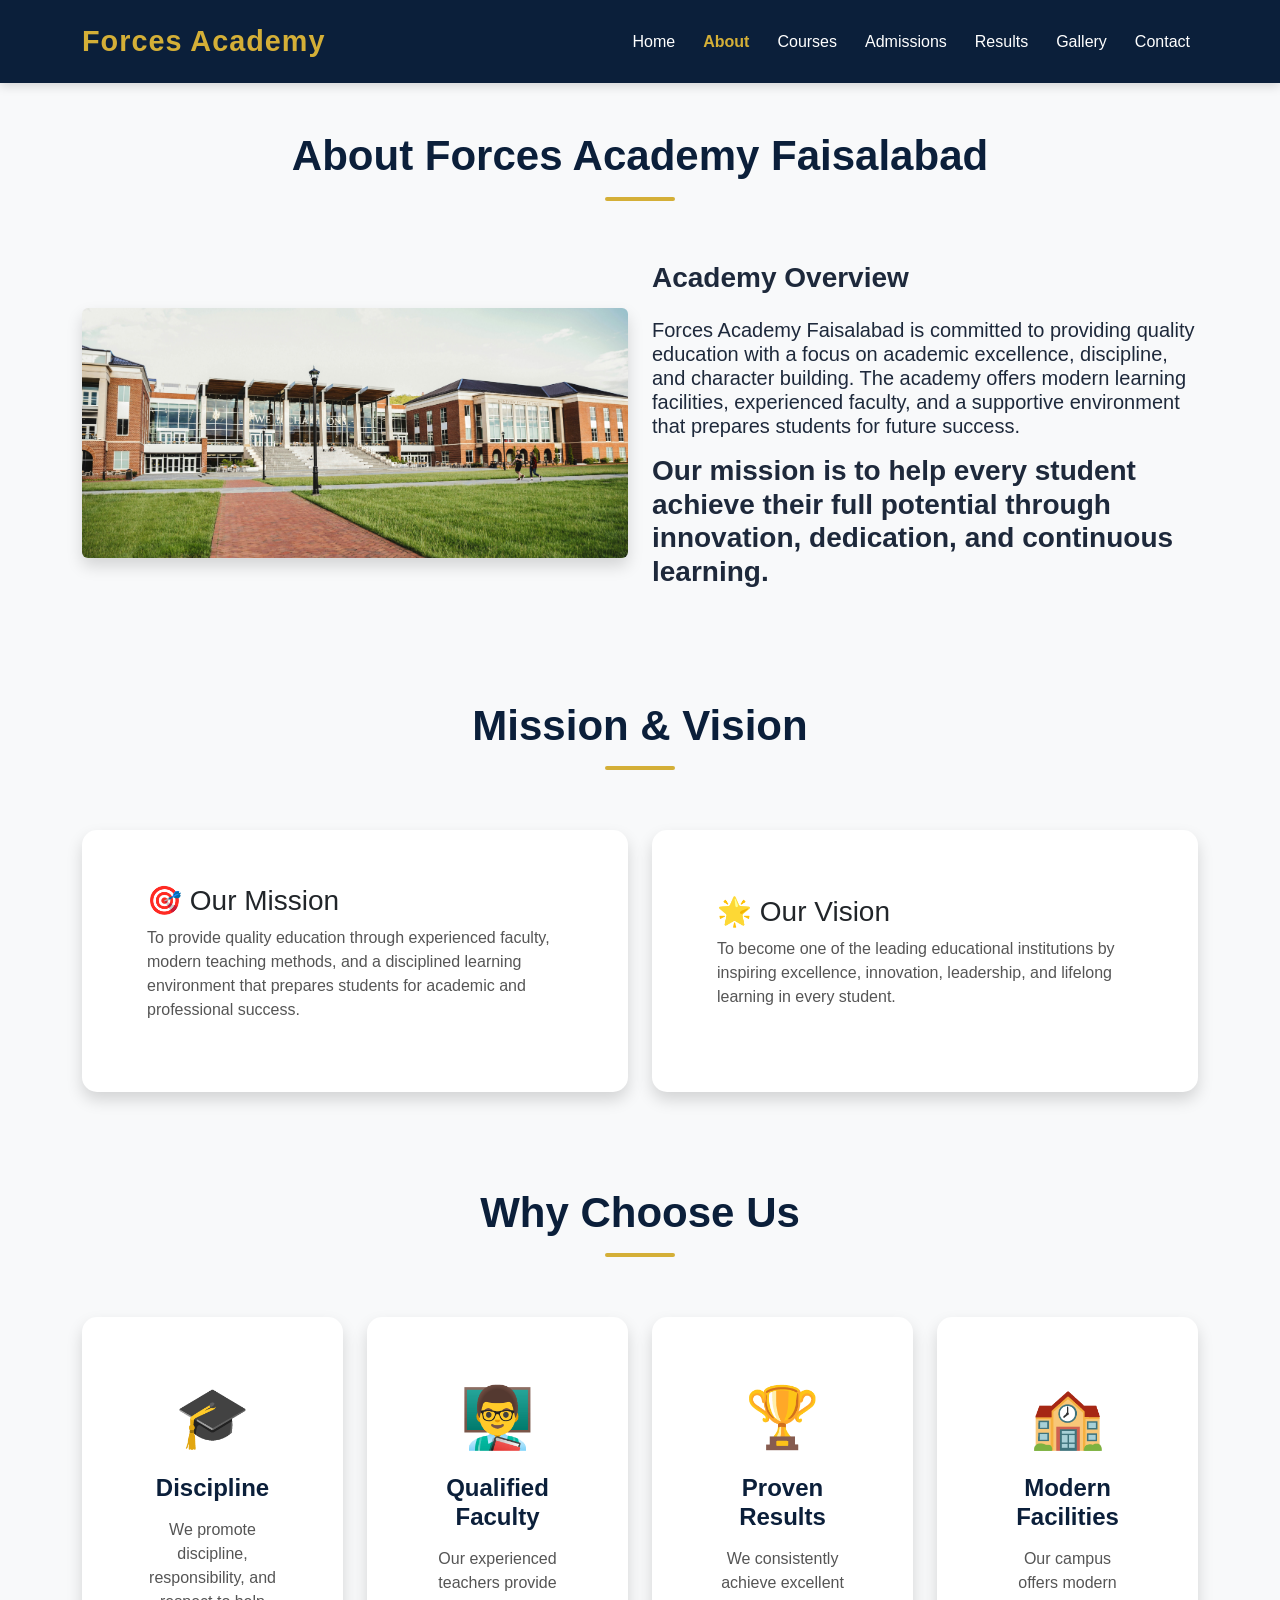
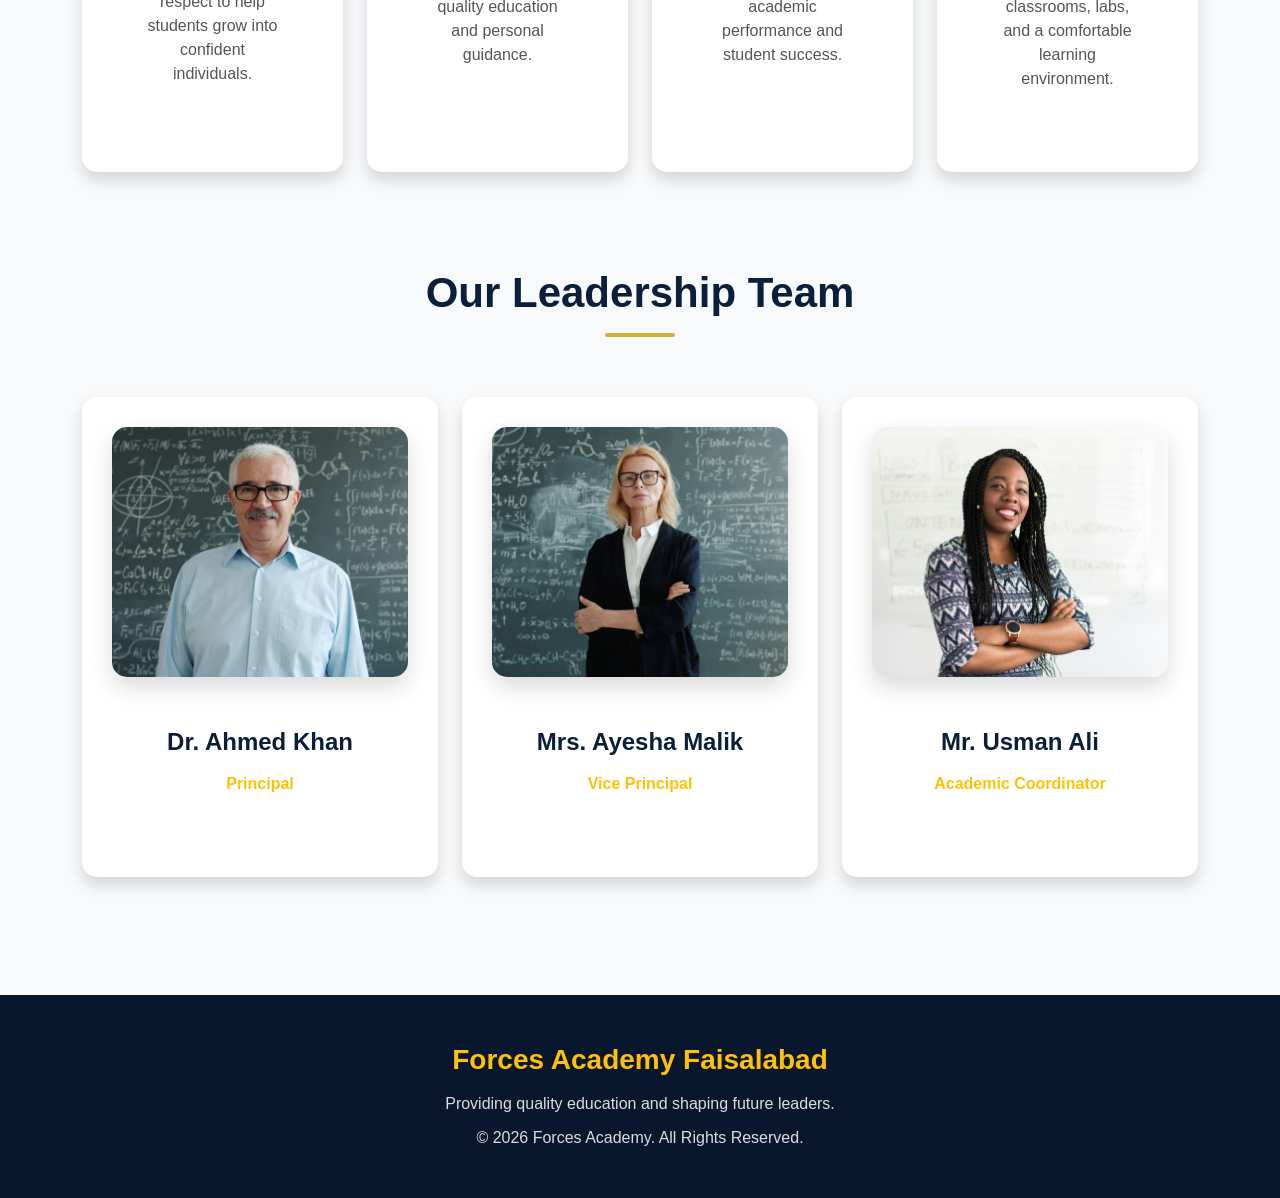
==== about.html @ bfdad347 "Completed About page and improved UI" ====
<!DOCTYPE html>
<html lang="en">

<head>
    <meta charset="UTF-8">
    <meta name="viewport" content="width=device-width, initial-scale=1.0">

    <title>About - Forces Academy Faisalabad</title>

    <link href="https://cdn.jsdelivr.net/npm/bootstrap@5.3.7/dist/css/bootstrap.min.css" rel="stylesheet">
    <link rel="stylesheet" href="css/style.css">
</head>

<body>
    <nav class="navbar navbar-expand-lg navbar-dark bg-primary">
    <div class="container">

        <a class="navbar-brand" href="index.html">
            Forces Academy
        </a>

        <button
            class="navbar-toggler"
            type="button"
            data-bs-toggle="collapse"
            data-bs-target="#navbar">

            <span class="navbar-toggler-icon"></span>

        </button>

        <div class="collapse navbar-collapse" id="navbar">

            <ul class="navbar-nav ms-auto">

                <li class="nav-item">
                    <a class="nav-link" href="index.html">Home</a>
                </li>

                <li class="nav-item">
                    <a class="nav-link active" href="about.html">About</a>
                </li>

                <li class="nav-item">
                    <a class="nav-link" href="courses.html">Courses</a>
                </li>

                <li class="nav-item">
                    <a class="nav-link" href="admissions.html">Admissions</a>
                </li>

                <li class="nav-item">
                    <a class="nav-link" href="results.html">Results</a>
                </li>

                <li class="nav-item">
                    <a class="nav-link" href="gallery.html">Gallery</a>
                </li>

                <li class="nav-item">
                    <a class="nav-link" href="contact.html">Contact</a>
                </li>

            </ul>

        </div>

    </div>
</nav>
<section class="py-5">

    <div class="container">

        <h1 class="text-center section-title">
            About Forces Academy Faisalabad
        </h1>

        <div class="row align-items-center">

            <div class="col-lg-6">

                <img src="images/about.jpg"
                     class="img-fluid rounded shadow"
                     alt="Forces Academy">

            </div>

            <div class="col-lg-6">

                <h3 class="fw-bold mb-4">
                    Academy Overview
                <h3 class="fw-bold mb-3">

                <p class="lead">
                    Forces Academy Faisalabad is committed to providing quality education with a focus on academic excellence, discipline, and character building. The academy offers modern learning facilities, experienced faculty, and a supportive environment that prepares students for future success.
                </p>

                <p>
                    Our mission is to help every student achieve their full potential through innovation, dedication, and continuous learning.
                </p>

            </div>

        </div>

    </div>

</section>
<section class="py-5 bg-light">

    <div class="container">

        <h2 class="text-center section-title">
            Mission & Vision
        </h2>

        <div class="row g-4">

            <div class="col-md-6">

                <div class="card shadow h-100">

                    <div class="card-body py-4">

                        <h3>🎯 Our Mission</h3>

                        <p>
                            To provide quality education through experienced faculty, modern teaching methods, and a disciplined learning environment that prepares students for academic and professional success.
                        </p>

                    </div>

                </div>

            </div>

            <div class="col-md-6">

                <div class="card shadow h-100">

                    <div class="card-body">

                        <h3>🌟 Our Vision</h3>

                        <p>
                            To become one of the leading educational institutions by inspiring excellence, innovation, leadership, and lifelong learning in every student.
                        </p>

                    </div>

                </div>

            </div>

        </div>

    </div>

</section>
<section class="py-5">

    <div class="container">

        <h2 class="text-center section-title">
            Why Choose Us
        </h2>

        <div class="row g-4">

            <div class="col-md-3">

                <div class="card shadow text-center h-100">

                    <div class="card-body">

                        <h1 class="display-5">🎓</h1>

                        <h4 class="fw-bold mt-3">Discipline</h4>

                        <p>
                            We promote discipline, responsibility, and respect to help students grow into confident individuals.
                        </p>

                    </div>

                </div>

            </div>

            <div class="col-md-3">

                <div class="card shadow text-center h-100">

                    <div class="card-body">

                        <h1 class="display-5">👨‍🏫</h1>

                        <h4 class="fw-bold mt-3">Qualified Faculty</h4>

                        <p>
                            Our experienced teachers provide quality education and personal guidance.
                        </p>

                    </div>

                </div>

            </div>

            <div class="col-md-3">

                <div class="card shadow text-center h-100">

                    <div class="card-body">

                        <h1 class="display-5">🏆</h1>

                        <h4 class="fw-bold mt-3">Proven Results</h4>

                        <p>
                            We consistently achieve excellent academic performance and student success.
                        </p>

                    </div>

                </div>

            </div>

            <div class="col-md-3">

                <div class="card shadow text-center h-100">

                    <div class="card-body">

                        <h1 class="display-5">🏫</h1>

                        <h4 class="fw-bold mt-3">Modern Facilities</h4>

                        <p>
                            Our campus offers modern classrooms, labs, and a comfortable learning environment.
                        </p>

                    </div>

                </div>

            </div>

        </div>

    </div>

</section>
<section class="py-5 bg-light">

    <div class="container">

        <h2 class="text-center section-title">
            Our Leadership Team
        </h2>

        <div class="row g-4">

            <div class="col-md-4">

                <div class="card shadow text-center h-100">

                    <img src="images/principal.jpg"
                         class="img-fluid"
                         alt="Principal">

                    <div class="card-body">

                        <h4 class="fw-bold mt-3">Dr. Ahmed Khan</h4>

                        <p class="text-warning fw-semibold">
                            Principal
                        </p>

                    </div>

                </div>

            </div>

            <div class="col-md-4">

                <div class="card shadow text-center h-100">

                    <img src="images/vice-principal.jpg"
                         class="img-fluid"
                         alt="Vice Principal">

                    <div class="card-body">

                        <h4 class="fw-bold mt-3">Mrs. Ayesha Malik</h4>

                        <p class="text-warning fw-semibold">
                            Vice Principal
                        </p>

                    </div>

                </div>

            </div>

            <div class="col-md-4">

                <div class="card shadow text-center h-100">

                    <img src="images/coordinator.jpg"
                         class="img-fluid"
                         alt="Academic Coordinator">

                    <div class="card-body">

                        <h4 class="fw-bold mt-3">Mr. Usman Ali</h4>

                        <p class="text-warning fw-semibold">
                            Academic Coordinator
                        </p>

                    </div>

                </div>

            </div>

        </div>

    </div>

</section>
<footer class="py-5 text-center text-white" style="background:#08172d;">

    <div class="container">

        <h3 class="text-warning mb-3">Forces Academy Faisalabad</h3>

        <p>
            Providing quality education and shaping future leaders.
        </p>

        <p class="mb-0">
            © 2026 Forces Academy. All Rights Reserved.
        </p>

    </div>

</footer>
</body>

</html>
---- css/style.css ----
*{
    margin: 0;
    padding: 0;
    box-sizing: border-box;
}

body{
    font-family: Arial, Helvetica, sans-serif;
    background-color: #F8F9FA;
    color: #1E293B;
}

/* ===========================
   NAVBAR
=========================== */

.navbar{
    background-color: #0B1F3A !important;
    padding: 15px 0;
    position: sticky;
    top: 0;
    z-index: 1000;
    box-shadow: 0 3px 10px rgba(0,0,0,0.15);
}

.navbar-brand{
    font-size: 1.8rem;
    font-weight: bold;
    color: #D4AF37 !important;
    letter-spacing: 1px;
}

.navbar-brand:hover{
    color: white !important;
}

.nav-link{
    color: white !important;
    margin-left: 12px;
    font-weight: 500;
    transition: 0.3s ease;
}

.nav-link:hover{
    color: #D4AF37 !important;
}

.nav-link.active{
    color: #D4AF37 !important;
    font-weight: bold;
}

/* ===========================
   HERO SECTION
=========================== */

.hero{
    background:
    linear-gradient(rgba(11,31,58,0.70), rgba(11,31,58,0.70)),
    url("../images/hero.jpg");

    background-size: cover;
    background-position: center;
    min-height: 85vh;

    display: flex;
    align-items: center;
    justify-content: center;

    color: white;
    text-align: center;
}

.hero h1{
    font-size: 3.8rem;
    font-weight: 700;
    margin-bottom: 20px;
}

.hero .lead{
    font-size: 1.4rem;
    margin-bottom: 35px;
    color: #f1f1f1;
}

.hero-btn{
    background-color: #D4AF37;
    color: #0B1F3A !important;
    padding: 14px 35px;
    border-radius: 50px;
    font-size: 18px;
    font-weight: bold;
    text-decoration: none;
    transition: 0.3s;
}

.hero-btn:hover{
    background-color: white;
    color: #0B1F3A !important;
}

.hero h1{
    font-size: 4rem;
    font-weight: 800;
    margin-bottom: 20px;
    color: white;
}

.hero .lead{
    font-size: 1.4rem;
    color: #f5f5f5;
    margin-bottom: 40px;
}

.hero-btn{
    background-color: #D4AF37;
    color: #0B1F3A !important;
    padding: 12px 35px;
    border-radius: 50px;
    font-weight: bold;
    text-decoration: none;
    transition: 0.3s ease;
}

.hero-btn:hover{
    background-color: white;
    color: #0B1F3A !important;
}
/* ===========================
   FEATURE CARDS
=========================== */

.card{
    border: none;
    border-radius: 18px;
    transition: 0.35s ease;
    overflow: hidden;
}

.card:hover{
    transform: translateY(-12px);
    box-shadow: 0 18px 35px rgba(0,0,0,0.18) !important;
    border-bottom: 5px solid #D4AF37;
}

.card h4{
    color: #0B1F3A;
    font-weight: bold;
    margin-bottom: 15px;
}

.card p{
    color: #555;
}

.card{
    padding: 30px;
}
/* ===========================
   SECTION TITLE
=========================== */

.section-title{
    font-size: 2.8rem;
    font-weight: 800;
    color: #0B1F3A;
    margin-bottom: 60px;
    position: relative;
}

.section-title::after{
    content: "";
    width: 90px;
    height: 4px;
    background: #D4AF37;
    display: block;
    margin: 15px auto 0;
    border-radius: 20px;
}
.card hr{
    width: 60px;
    height: 3px;
    background: #D4AF37;
    border: none;
    margin: 15px auto 20px;
    opacity: 1;
}
/* ===========================
   FOOTER
=========================== */

footer{
    margin-top: 0;
}

footer h3{
    font-weight: 700;
}

footer p{
    margin-bottom: 10px;
    color: #ddd;
}
.hero{
    animation: fadeIn 1.2s ease;
}

@keyframes fadeIn{

    from{
        opacity:0;
        transform:translateY(30px);
    }

    to{
        opacity:1;
        transform:translateY(0);
    }

}

.card{
    cursor:pointer;
}

.card:hover{

    transform:translateY(-12px) scale(1.03);
    box-shadow:0 20px 40px rgba(0,0,0,0.18)!important;
    border-bottom:5px solid #D4AF37;

}
/* ===========================
   BUTTON HOVER
=========================== */

.hero-btn{

    transition:0.3s;

}

.hero-btn:hover{

    background:#ffffff;
    color:#0B1F3A;
    transform:scale(1.08);

}
.btn-outline-light{

    border:2px solid white;
    border-radius:50px;
    padding:12px 30px;
    transition:0.3s;

}

.btn-outline-light:hover{

    background:white;
    color:#0B1F3A;

}
/* ===========================
   STATISTICS
=========================== */

.stats-section{
    background-color: #0B1F3A;
    padding: 80px 0;
}

.stat-item h2{
    color: #D4AF37;
    font-size: 60px;
    font-weight: bold;
}

.stats-section p{
    color: #ffffff !important;
    font-size: 18px;
    font-weight: 500;
    margin-top: 10px;
}

.stats-section .col-md-3{
    transition:0.3s;
}

.stats-section .col-md-3:hover{
    transform:translateY(-8px);
}
.card-body h1{

    font-size:60px;
    margin-bottom:20px;

}

.card-body{

    padding:35px;

}
.card h6{

    color:#D4AF37;
    font-weight:bold;
    margin-top:20px;

}
.img-fluid{

    height:250px;
    width:100%;
    object-fit:cover;
    transition:0.3s;

}

.img-fluid:hover{

    transform:scale(1.03);

}
.img-fluid{

    border-radius:15px;
    box-shadow:0 10px 25px rgba(0,0,0,0.15);

}
.img-fluid:hover{

    transform:scale(1.05);
    cursor:pointer;

}
.section-title{

    font-size:42px;
    font-weight:700;
    color:#0B1F3A;
    margin-bottom:60px;
    position:relative;

}

.section-title::after{

    content:"";
    display:block;
    width:70px;
    height:4px;
    background:#D4AF37;
    margin:15px auto 0;
    border-radius:10px;

}
.card{

    border:none;
    border-radius:15px;
    transition:0.3s;

}

.card:hover{

    transform:translateY(-8px);
    box-shadow:0 15px 30px rgba(0,0,0,0.18);

}
footer{

    margin-top:70px;

}

footer h2{

    color:#D4AF37;
    font-weight:bold;

}

footer p{

    margin:10px 0;

}
.btn{

    transition:0.3s;

}

.btn:hover{

    transform:scale(1.05);

}
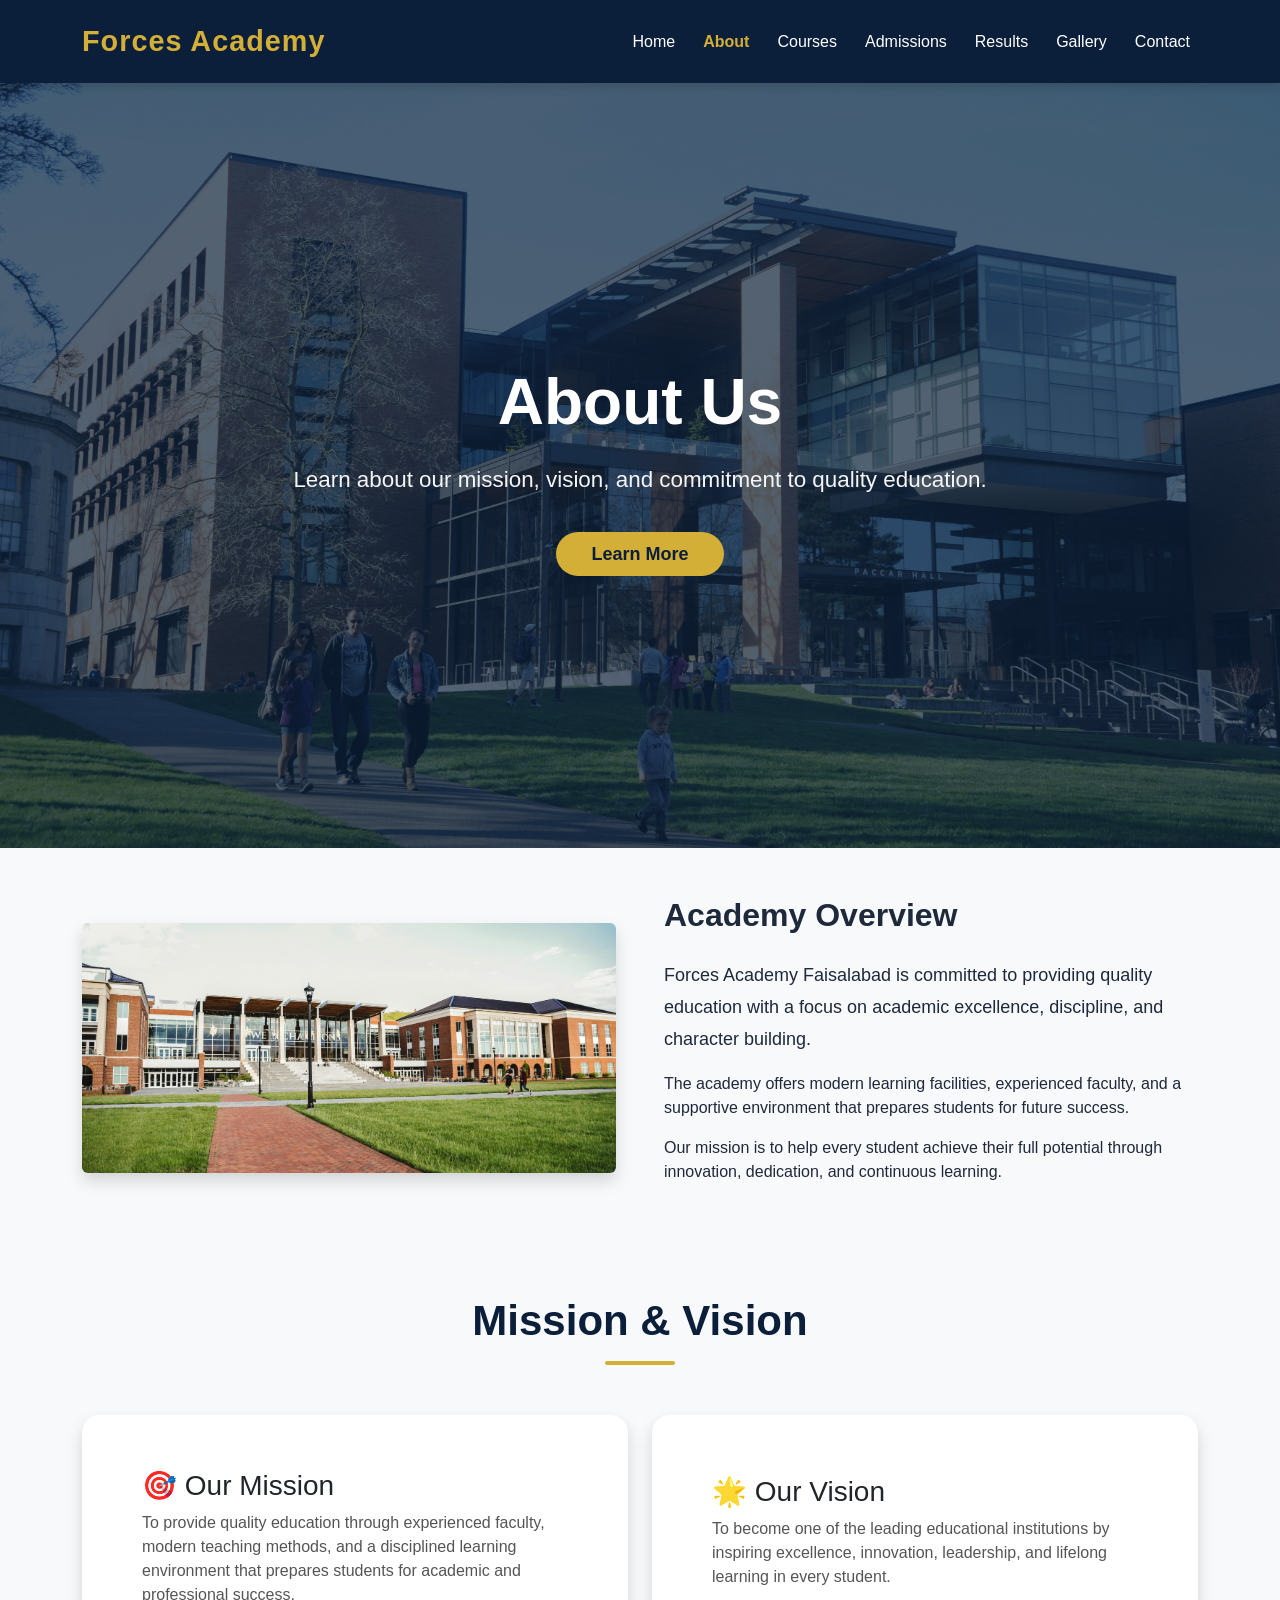
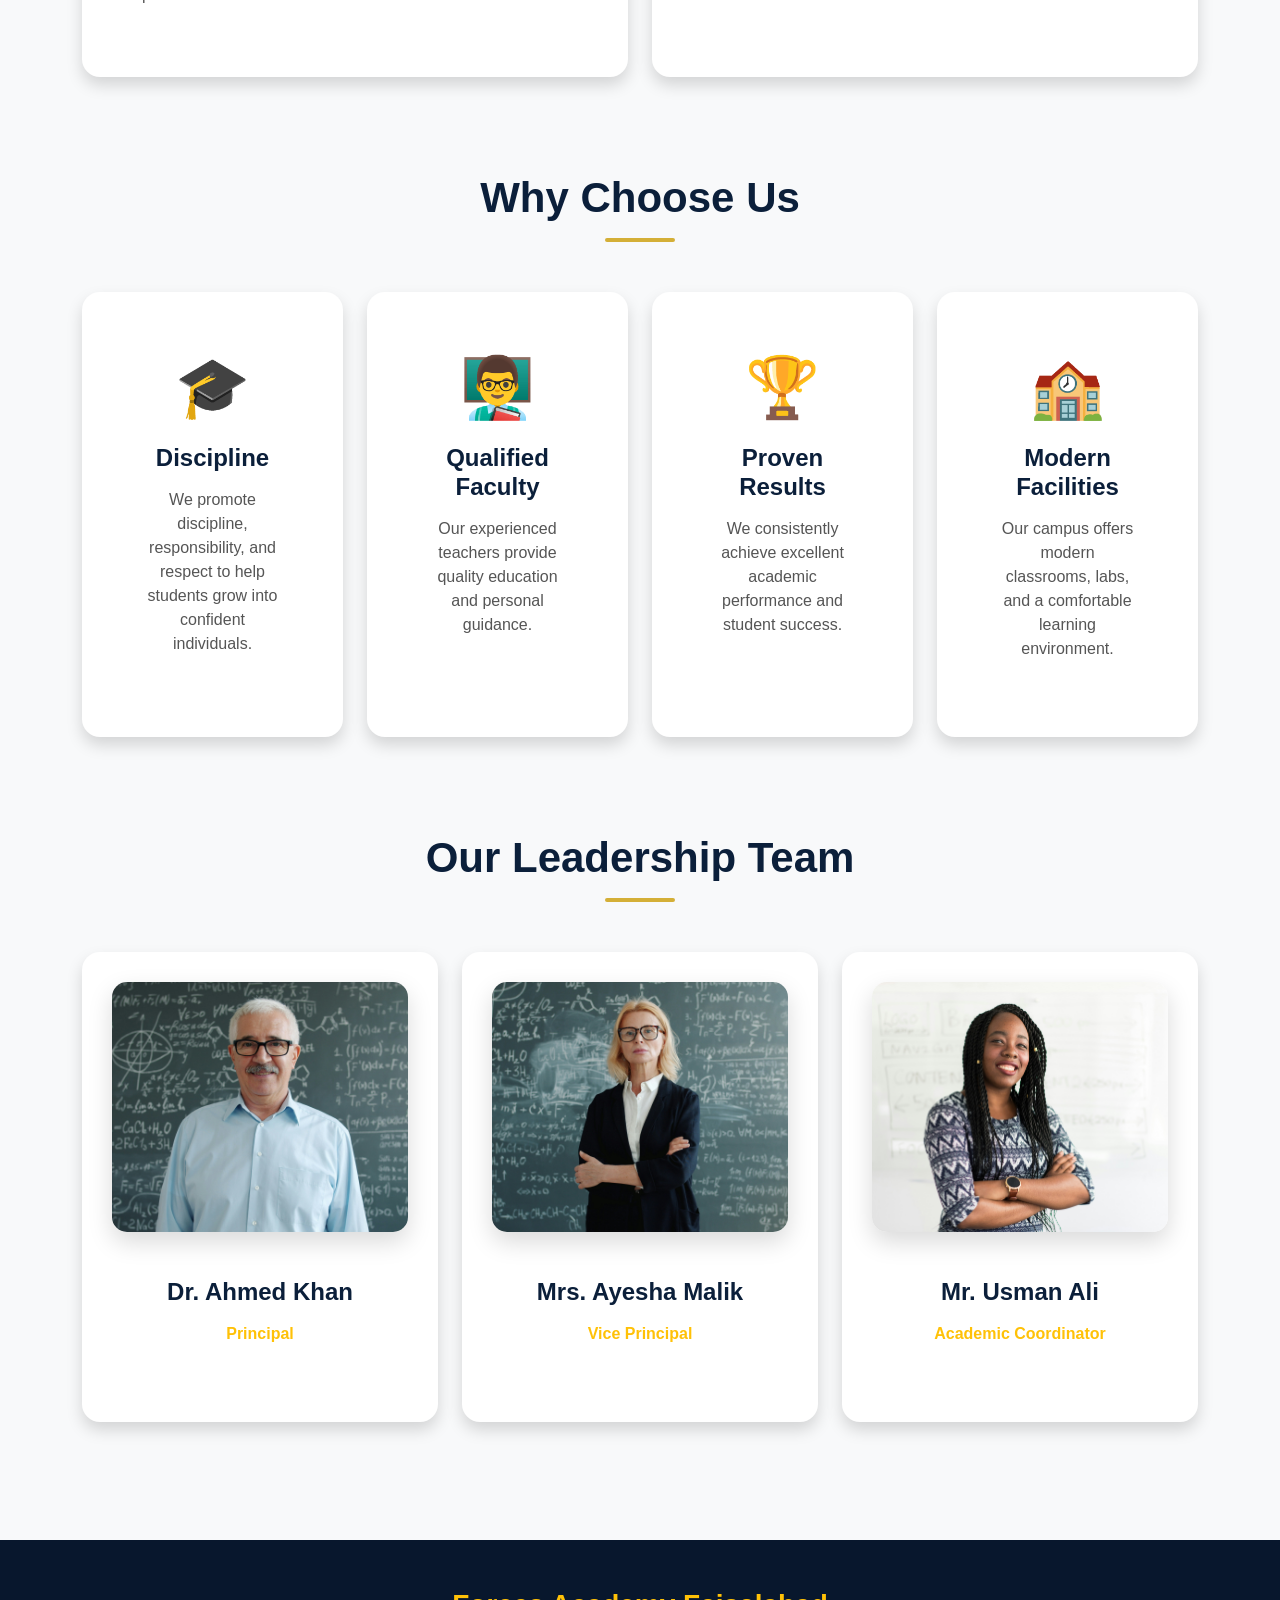
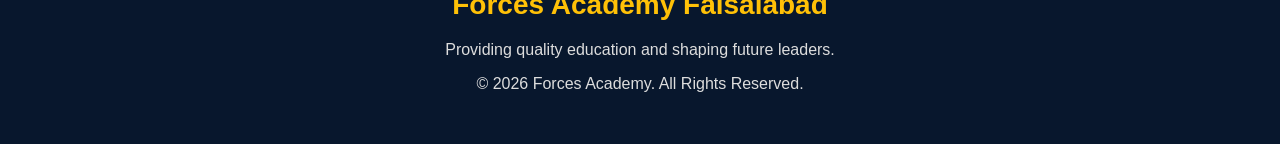
==== commit 1fa9eece: "Improve About and Courses hero sections" ====
--- a/about.html
+++ b/about.html
@@ -67,43 +67,60 @@
 
     </div>
 </nav>
-<section class="py-5">
-
-    <div class="container">
-
-        <h1 class="text-center section-title">
-            About Forces Academy Faisalabad
-        </h1>
-
-        <div class="row align-items-center">
-
-            <div class="col-lg-6">
-
-                <img src="images/about.jpg"
-                     class="img-fluid rounded shadow"
-                     alt="Forces Academy">
-
-            </div>
-
-            <div class="col-lg-6">
-
-                <h3 class="fw-bold mb-4">
-                    Academy Overview
-                <h3 class="fw-bold mb-3">
-
-                <p class="lead">
-                    Forces Academy Faisalabad is committed to providing quality education with a focus on academic excellence, discipline, and character building. The academy offers modern learning facilities, experienced faculty, and a supportive environment that prepares students for future success.
-                </p>
-
-                <p>
-                    Our mission is to help every student achieve their full potential through innovation, dedication, and continuous learning.
-                </p>
-
-            </div>
-
-        </div>
-
-    </div>
+<section class="hero">
+    <div class="container text-center">
+
+        <h1>About Us</h1>
+
+        <p class="lead">
+            Learn about our mission, vision, and commitment to quality education.
+</p>
+        <a href="#" class="hero-btn">
+            Learn More
+        </a>
+
+    </div>
+
+
+
+</section>
+<section id="overview" class="py-5">
+
+<div class="container">
+
+    <div class="row align-items-center g-5">
+
+        <div class="col-lg-6">
+
+            <img src="images/about.jpg"
+                 class="img-fluid rounded shadow"
+                 alt="Forces Academy">
+
+        </div>
+
+        <div class="col-lg-6">
+
+            <h2 class="fw-bold mb-4">
+                Academy Overview
+            </h2>
+
+            <p class="lead">
+                Forces Academy Faisalabad is committed to providing quality education with a focus on academic excellence, discipline, and character building.
+            </p>
+
+            <p>
+                The academy offers modern learning facilities, experienced faculty, and a supportive environment that prepares students for future success.
+            </p>
+
+            <p>
+                Our mission is to help every student achieve their full potential through innovation, dedication, and continuous learning.
+            </p>
+
+        </div>
+
+    </div>
+
+</div>
 
 </section>
 <section class="py-5 bg-light">
--- a/css/style.css
+++ b/css/style.css
@@ -400,3 +400,226 @@
     transform:scale(1.05);
 
 }
+/* ===========================
+ABOUT PAGE
+=========================== */
+
+.lead{
+    font-size:18px;
+    line-height:1.8;
+}
+
+.card{
+    border-radius:18px;
+}
+
+.card-body{
+    padding:30px;
+}
+
+.card img{
+    height:250px;
+    object-fit:cover;
+}
+
+.card:hover{
+    transform:translateY(-10px);
+}
+
+section{
+    padding-top:70px;
+    padding-bottom:70px;
+}
+/* ===========================
+COURSES PAGE
+=========================== */
+
+.course-card img{
+    height:220px;
+    width:100%;
+    object-fit:cover;
+    border-radius:15px;
+}
+
+.course-card{
+    transition:0.3s;
+}
+
+.course-card:hover{
+    transform:translateY(-10px);
+    box-shadow:0 18px 35px rgba(0,0,0,0.18);
+}
+
+.course-card .card-body{
+    padding:25px;
+}
+.section-title{
+    margin-bottom:50px;
+}
+.table{
+    box-shadow:0 8px 20px rgba(0,0,0,.08);
+    border-radius:10px;
+    overflow:hidden;
+}
+.table th{
+    background:#0B1F3A;
+    color:white;
+}
+.accordion-button{
+    font-weight:bold;
+}
+
+.accordion-button:not(.collapsed){
+    background:#0B1F3A;
+    color:white;
+}
+
+.accordion-body{
+    background:#f8f9fa;
+}
+.btn-warning{
+    padding:12px 30px;
+    border-radius:30px;
+    font-weight:bold;
+}
+/* ===========================
+ADMISSIONS PAGE
+=========================== */
+
+/* Eligibility & Documents Tables */
+
+.list-group{
+    border-radius:15px;
+    overflow:hidden;
+    box-shadow:0 12px 25px rgba(0,0,0,0.08);
+}
+
+.list-group-item{
+    padding:18px 22px;
+    font-size:17px;
+    border-color:#e8e8e8;
+    transition:0.3s;
+}
+
+.list-group-item:hover{
+    background:#FFF8E6;
+    padding-left:28px;
+}
+
+/* Better section headings */
+
+.admission-heading{
+    margin-bottom:35px;
+    text-align:center;
+}
+
+.admission-heading::after{
+    content:"";
+    display:block;
+    width:80px;
+    height:4px;
+    background:#D4AF37;
+    margin:15px auto 0;
+    border-radius:20px;
+}
+/* ===========================
+RESULTS PAGE
+=========================== */
+
+.table{
+    border-radius:15px;
+    overflow:hidden;
+}
+
+.table th{
+    background:#0B1F3A !important;
+    color:white;
+    font-weight:bold;
+}
+
+.table td{
+    vertical-align:middle;
+}
+
+.form-select{
+    padding:12px;
+    border-radius:10px;
+}
+
+.form-select:focus{
+    border-color:#D4AF37;
+    box-shadow:0 0 0 .25rem rgba(212,175,55,.25);
+}
+
+.alert-warning{
+    border:none;
+    border-left:6px solid #D4AF37;
+    border-radius:12px;
+}
+/* ===========================
+GALLERY PAGE
+=========================== */
+
+.gallery-img{
+    width:100%;
+    height:280px;
+    object-fit:cover;
+    border-radius:15px;
+    transition:0.35s;
+    box-shadow:0 10px 25px rgba(0,0,0,0.15);
+}
+
+.gallery-img:hover{
+    transform:scale(1.05);
+    cursor:pointer;
+    box-shadow:0 20px 40px rgba(0,0,0,0.25);
+}
+/* ===========================
+CONTACT PAGE
+=========================== */
+
+.form-control{
+    padding:14px;
+    border-radius:10px;
+}
+
+.form-control:focus{
+    border-color:#D4AF37;
+    box-shadow:0 0 0 .25rem rgba(212,175,55,.25);
+}
+
+textarea{
+    resize:none;
+}
+.page-hero{
+
+    background: linear-gradient(rgba(11,31,58,.75),rgba(11,31,58,.75)),
+    url("../images/hero.jpg");
+
+    background-size: cover;
+
+    background-position:center;
+
+    color:white;
+
+    text-align:center;
+
+    padding:120px 0;
+
+}
+
+.page-hero h1{
+
+    font-size:55px;
+
+    font-weight:700;
+
+}
+
+.page-hero p{
+
+    font-size:20px;
+
+    margin-top:15px;
+
+}
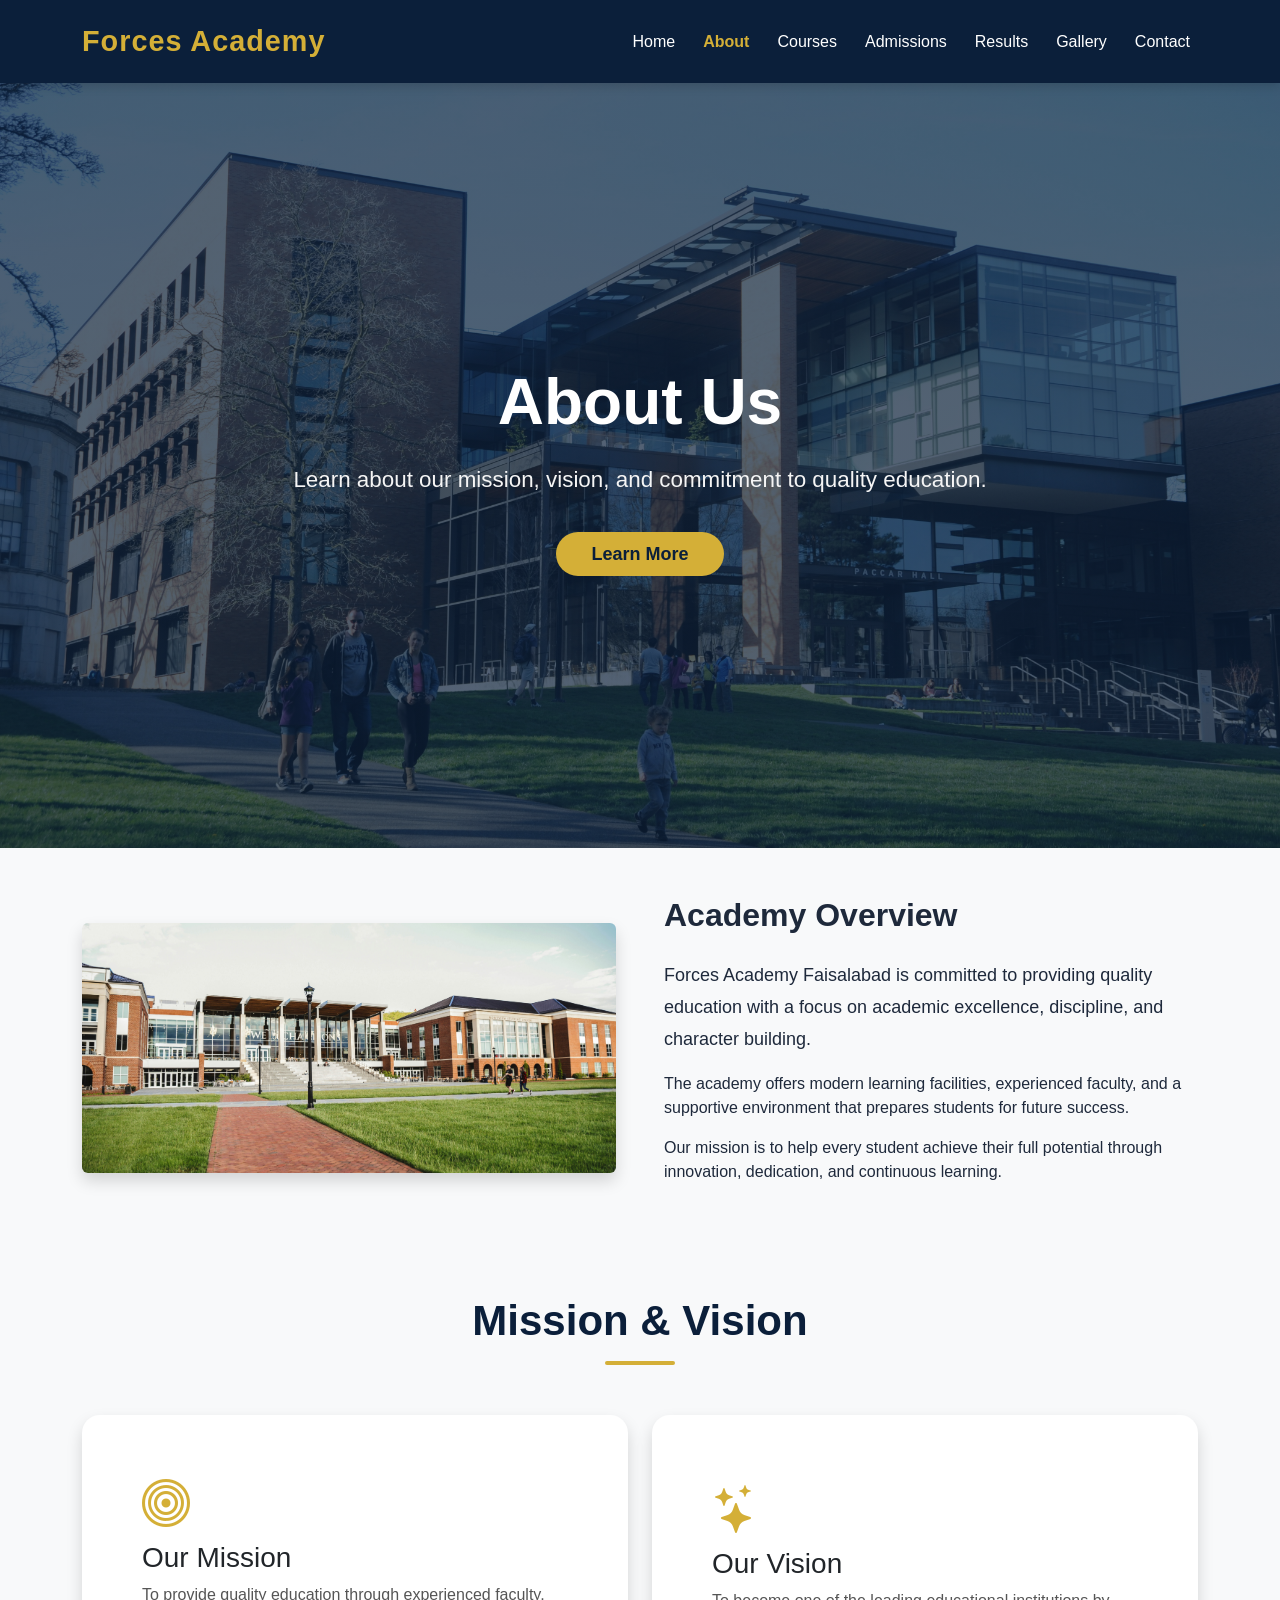
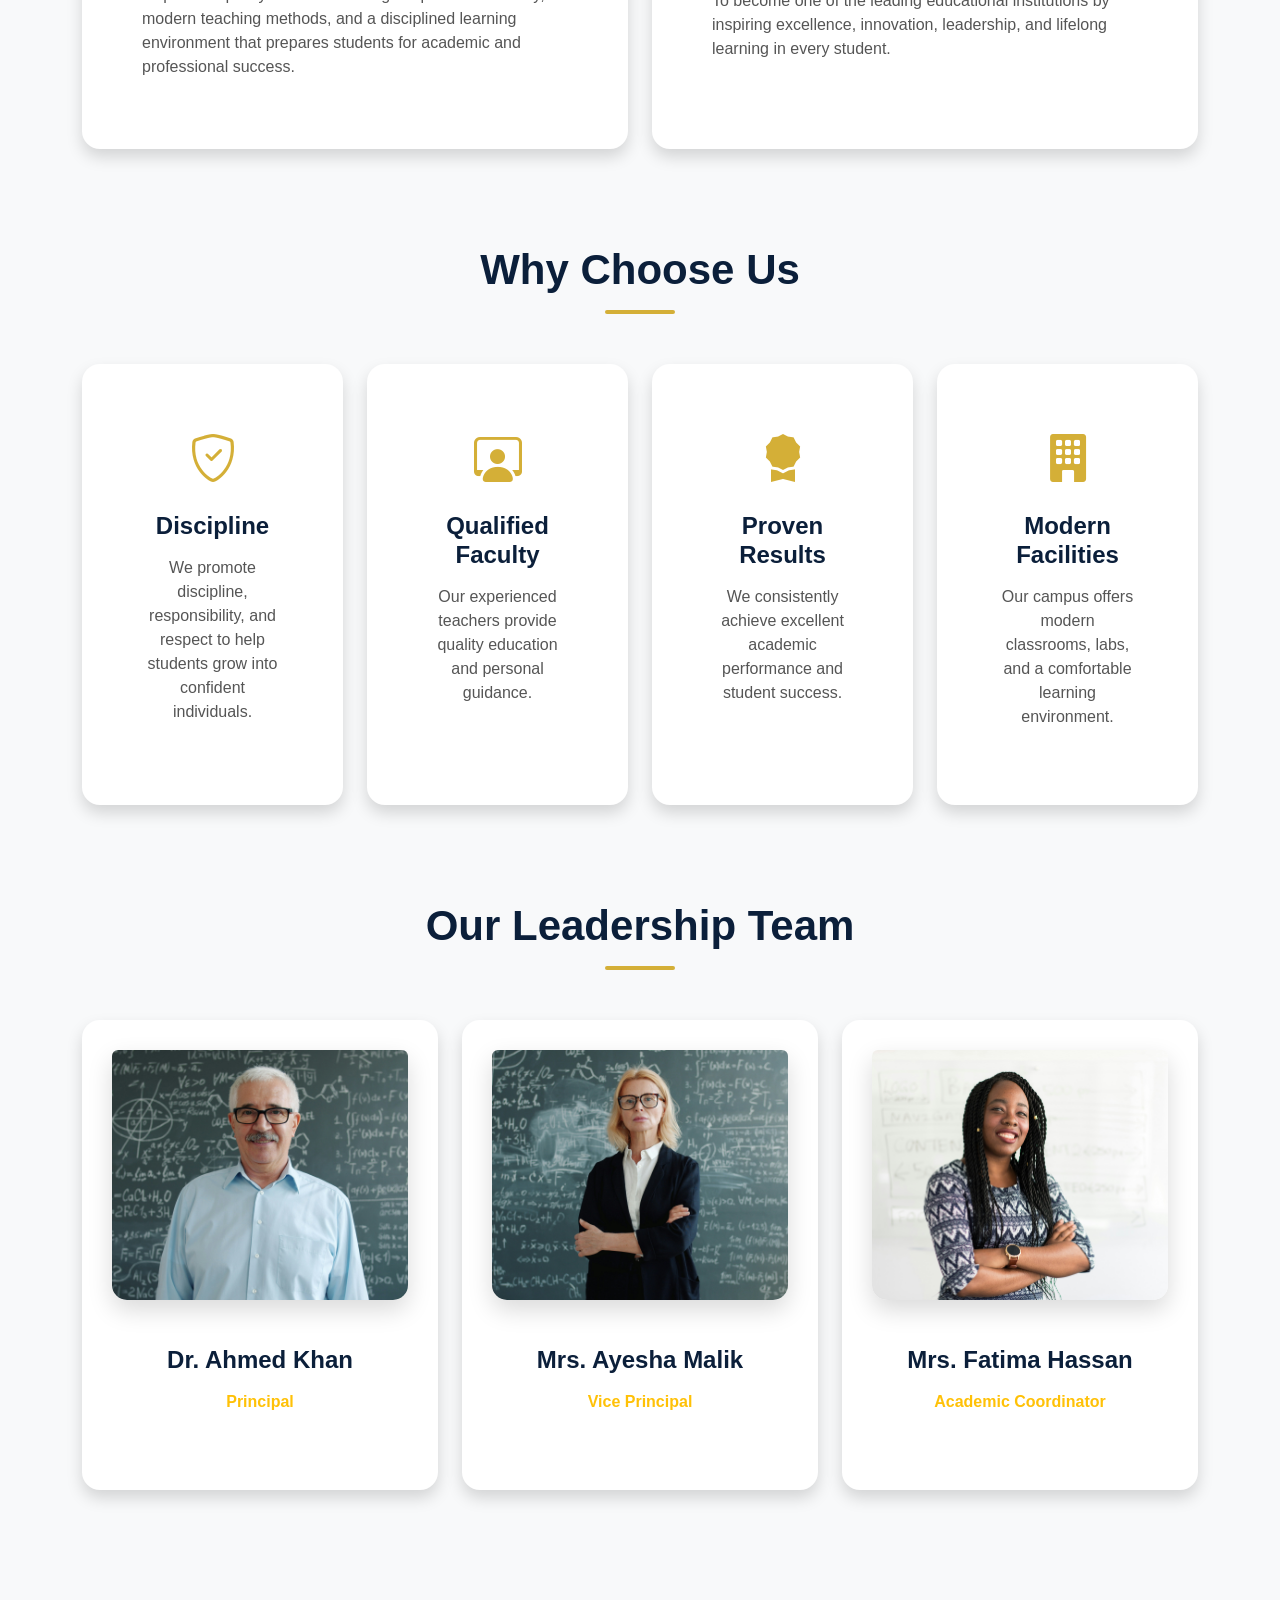
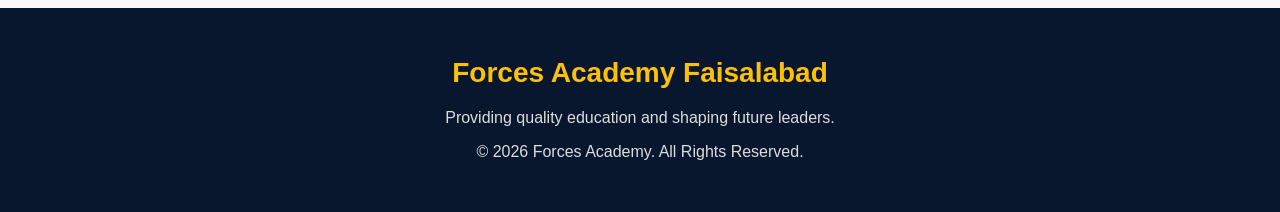
==== commit 3800b67e: "improved all pages design" ====
--- a/about.html
+++ b/about.html
@@ -8,6 +8,7 @@
     <title>About - Forces Academy Faisalabad</title>
 
     <link href="https://cdn.jsdelivr.net/npm/bootstrap@5.3.7/dist/css/bootstrap.min.css" rel="stylesheet">
+    <link rel="stylesheet" href="https://cdn.jsdelivr.net/npm/bootstrap-icons@1.11.3/font/bootstrap-icons.min.css">
     <link rel="stylesheet" href="css/style.css">
 </head>
 
@@ -75,9 +76,9 @@
         <p class="lead">
             Learn about our mission, vision, and commitment to quality education.
 </p>
-        <a href="#" class="hero-btn">
-            Learn More
-        </a>
+        <a href="#overview" class="hero-btn">
+    Learn More
+</a>
 
     </div>
 
@@ -88,7 +89,7 @@
 
 <div class="container">
 
-    <div class="row align-items-center g-5">
+    <div class="row align-items-center g-5" id="overview">
 
         <div class="col-lg-6">
 
@@ -139,7 +140,9 @@
 
                     <div class="card-body py-4">
 
-                        <h3>🎯 Our Mission</h3>
+                        <i class="bi bi-bullseye feature-icon"></i>
+
+<h3>Our Mission</h3>
 
                         <p>
                             To provide quality education through experienced faculty, modern teaching methods, and a disciplined learning environment that prepares students for academic and professional success.
@@ -157,7 +160,9 @@
 
                     <div class="card-body">
 
-                        <h3>🌟 Our Vision</h3>
+                        <i class="bi bi-stars feature-icon"></i>
+
+<h3>Our Vision</h3>
 
                         <p>
                             To become one of the leading educational institutions by inspiring excellence, innovation, leadership, and lifelong learning in every student.
@@ -190,7 +195,7 @@
 
                     <div class="card-body">
 
-                        <h1 class="display-5">🎓</h1>
+                        <i class="bi bi-shield-check feature-icon"></i>
 
                         <h4 class="fw-bold mt-3">Discipline</h4>
 
@@ -210,7 +215,7 @@
 
                     <div class="card-body">
 
-                        <h1 class="display-5">👨‍🏫</h1>
+                        <i class="bi bi-person-workspace feature-icon"></i>
 
                         <h4 class="fw-bold mt-3">Qualified Faculty</h4>
 
@@ -230,7 +235,7 @@
 
                     <div class="card-body">
 
-                        <h1 class="display-5">🏆</h1>
+                        <i class="bi bi-award-fill feature-icon"></i>
 
                         <h4 class="fw-bold mt-3">Proven Results</h4>
 
@@ -250,7 +255,7 @@
 
                     <div class="card-body">
 
-                        <h1 class="display-5">🏫</h1>
+                        <i class="bi bi-building-fill feature-icon"></i>
 
                         <h4 class="fw-bold mt-3">Modern Facilities</h4>
 
@@ -284,7 +289,7 @@
                 <div class="card shadow text-center h-100">
 
                     <img src="images/principal.jpg"
-                         class="img-fluid"
+                         class="img-fluid rounded-top"
                          alt="Principal">
 
                     <div class="card-body">
@@ -306,7 +311,7 @@
                 <div class="card shadow text-center h-100">
 
                     <img src="images/vice-principal.jpg"
-                         class="img-fluid"
+                         class="img-fluid rounded-top"
                          alt="Vice Principal">
 
                     <div class="card-body">
@@ -328,12 +333,12 @@
                 <div class="card shadow text-center h-100">
 
                     <img src="images/coordinator.jpg"
-                         class="img-fluid"
+                         class="img-fluid rounded-top"
                          alt="Academic Coordinator">
 
                     <div class="card-body">
 
-                        <h4 class="fw-bold mt-3">Mr. Usman Ali</h4>
+                        <h4 class="fw-bold mt-3">Mrs. Fatima Hassan</h4>
 
                         <p class="text-warning fw-semibold">
                             Academic Coordinator
--- a/css/style.css
+++ b/css/style.css
@@ -1,3 +1,8 @@
+html{
+
+    scroll-behavior:smooth;
+
+}
 *{
     margin: 0;
     padding: 0;
@@ -622,4 +627,132 @@
 
     margin-top:15px;
 
+}
+/* ===========================
+   LIGHTBOX
+=========================== */
+
+.lightbox{
+    display:none;
+    position:fixed;
+    top:0;
+    left:0;
+    width:100%;
+    height:100%;
+    background:rgba(0,0,0,.9);
+    justify-content:center;
+    align-items:center;
+    z-index:9999;
+}
+
+.lightbox img{
+    max-width:90%;
+    max-height:90%;
+    border-radius:15px;
+    box-shadow:0 15px 40px rgba(0,0,0,.5);
+}
+
+.gallery-img{
+    cursor:pointer;
+    transition:.3s;
+}
+
+.gallery-img:hover{
+    transform:scale(1.03);
+}
+/* ===========================
+   FORM VALIDATION
+=========================== */
+
+.error {
+    border: 2px solid #dc3545 !important;
+}
+
+.success {
+    border: 2px solid #198754 !important;
+}
+.carousel-item{
+    padding:20px 0;
+}
+
+.carousel-control-prev,
+.carousel-control-next{
+    width:5%;
+}
+
+.carousel-control-prev-icon,
+.carousel-control-next-icon{
+    background-color:#D4AF37;
+    border-radius:50%;
+    padding:18px;
+}
+
+#testimonialCarousel .card{
+    min-height:260px;
+    border:none;
+}
+/* ===========================
+   BACK TO TOP BUTTON
+=========================== */
+
+#backToTop{
+
+    position:fixed;
+    bottom:30px;
+    right:30px;
+
+    width:50px;
+    height:50px;
+
+    border:none;
+    border-radius:50%;
+
+    background:#D4AF37;
+    color:white;
+
+    font-size:22px;
+    font-weight:bold;
+
+    cursor:pointer;
+
+    display:none;
+
+    z-index:9999;
+
+    transition:.3s;
+
+    box-shadow:0 8px 20px rgba(0,0,0,.25);
+
+}
+
+#backToTop:hover{
+
+    background:#b8942d;
+
+    transform:translateY(-4px);
+
+}
+.feature-icon{
+    font-size: 3rem;
+    color: #D4AF37;
+    margin-bottom: 20px;
+    transition: all .3s ease;
+}
+
+.card:hover .feature-icon{
+    transform: scale(1.12);
+}
+.card{
+
+    border:none;
+    transition:.3s ease;
+
+}
+
+.card:hover{
+
+    transform:translateY(-8px);
+
+    box-shadow:0 18px 40px rgba(0,0,0,.18);
+
 }
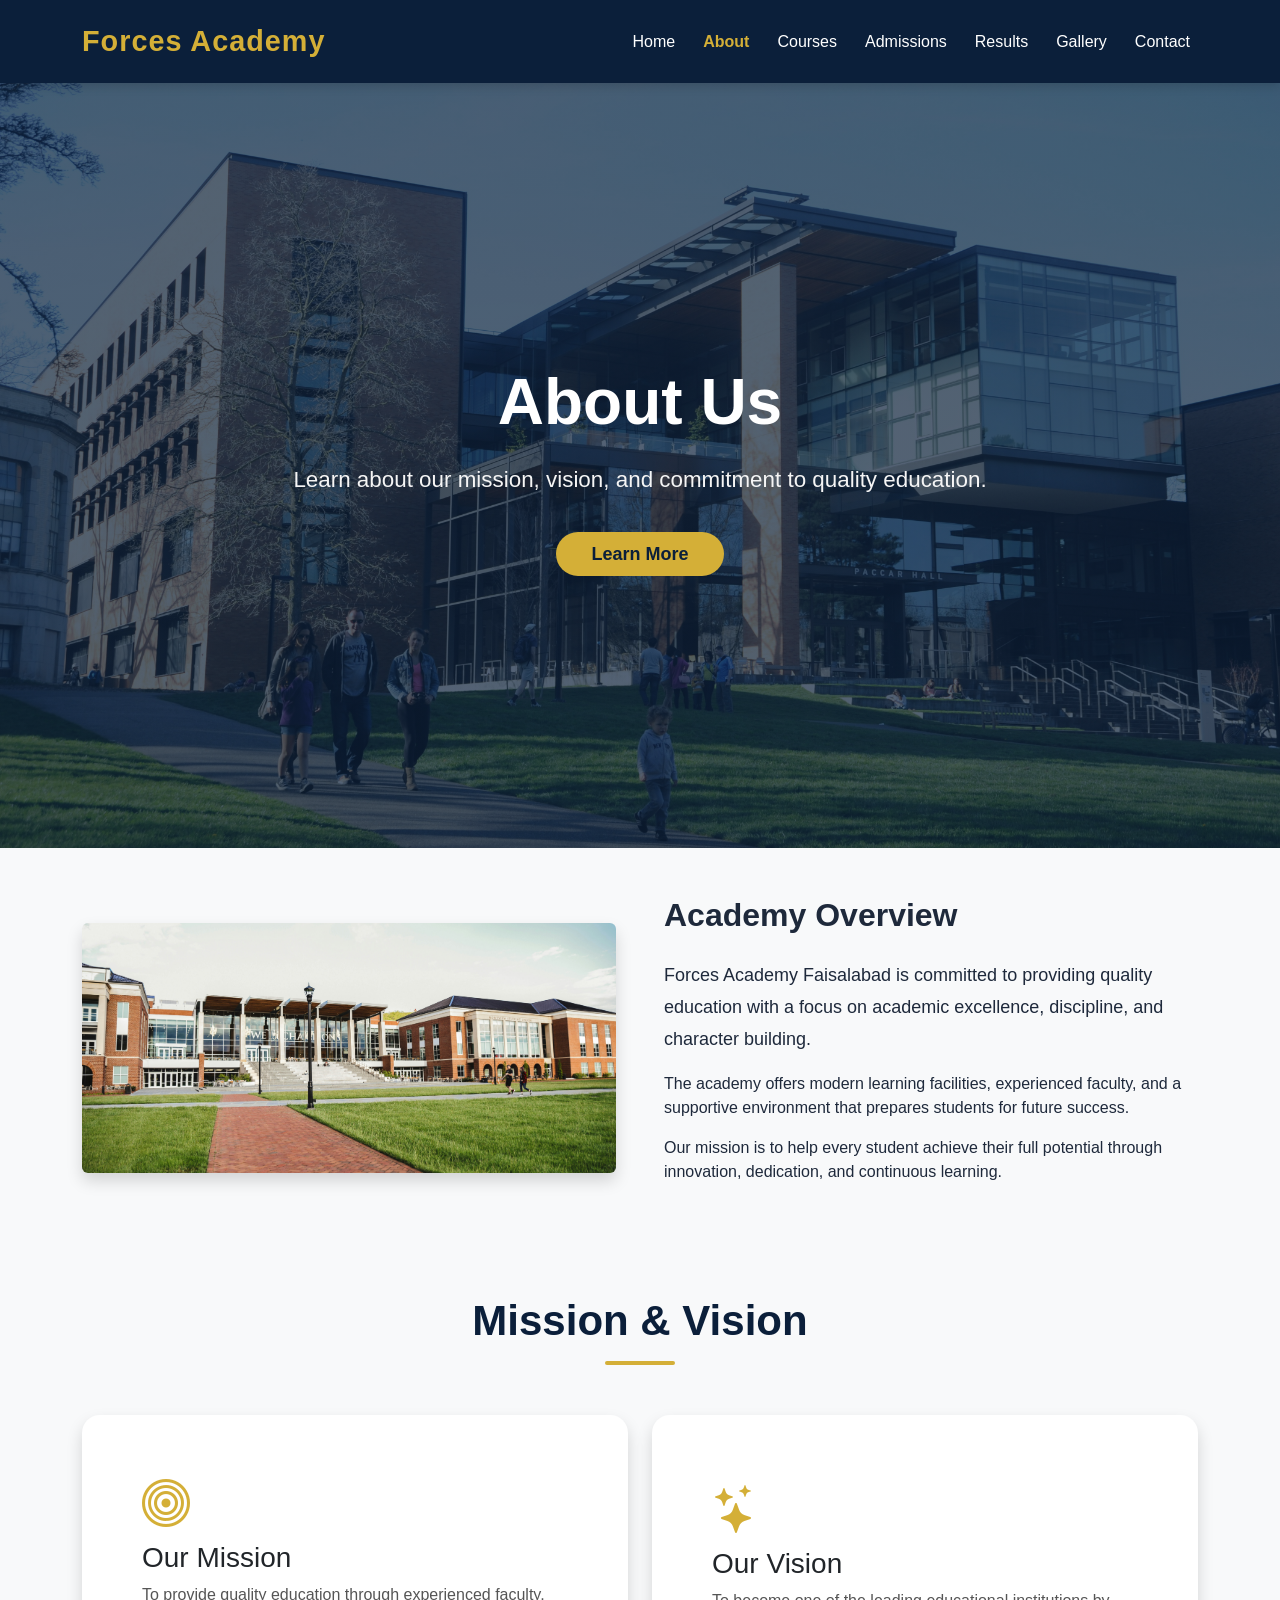
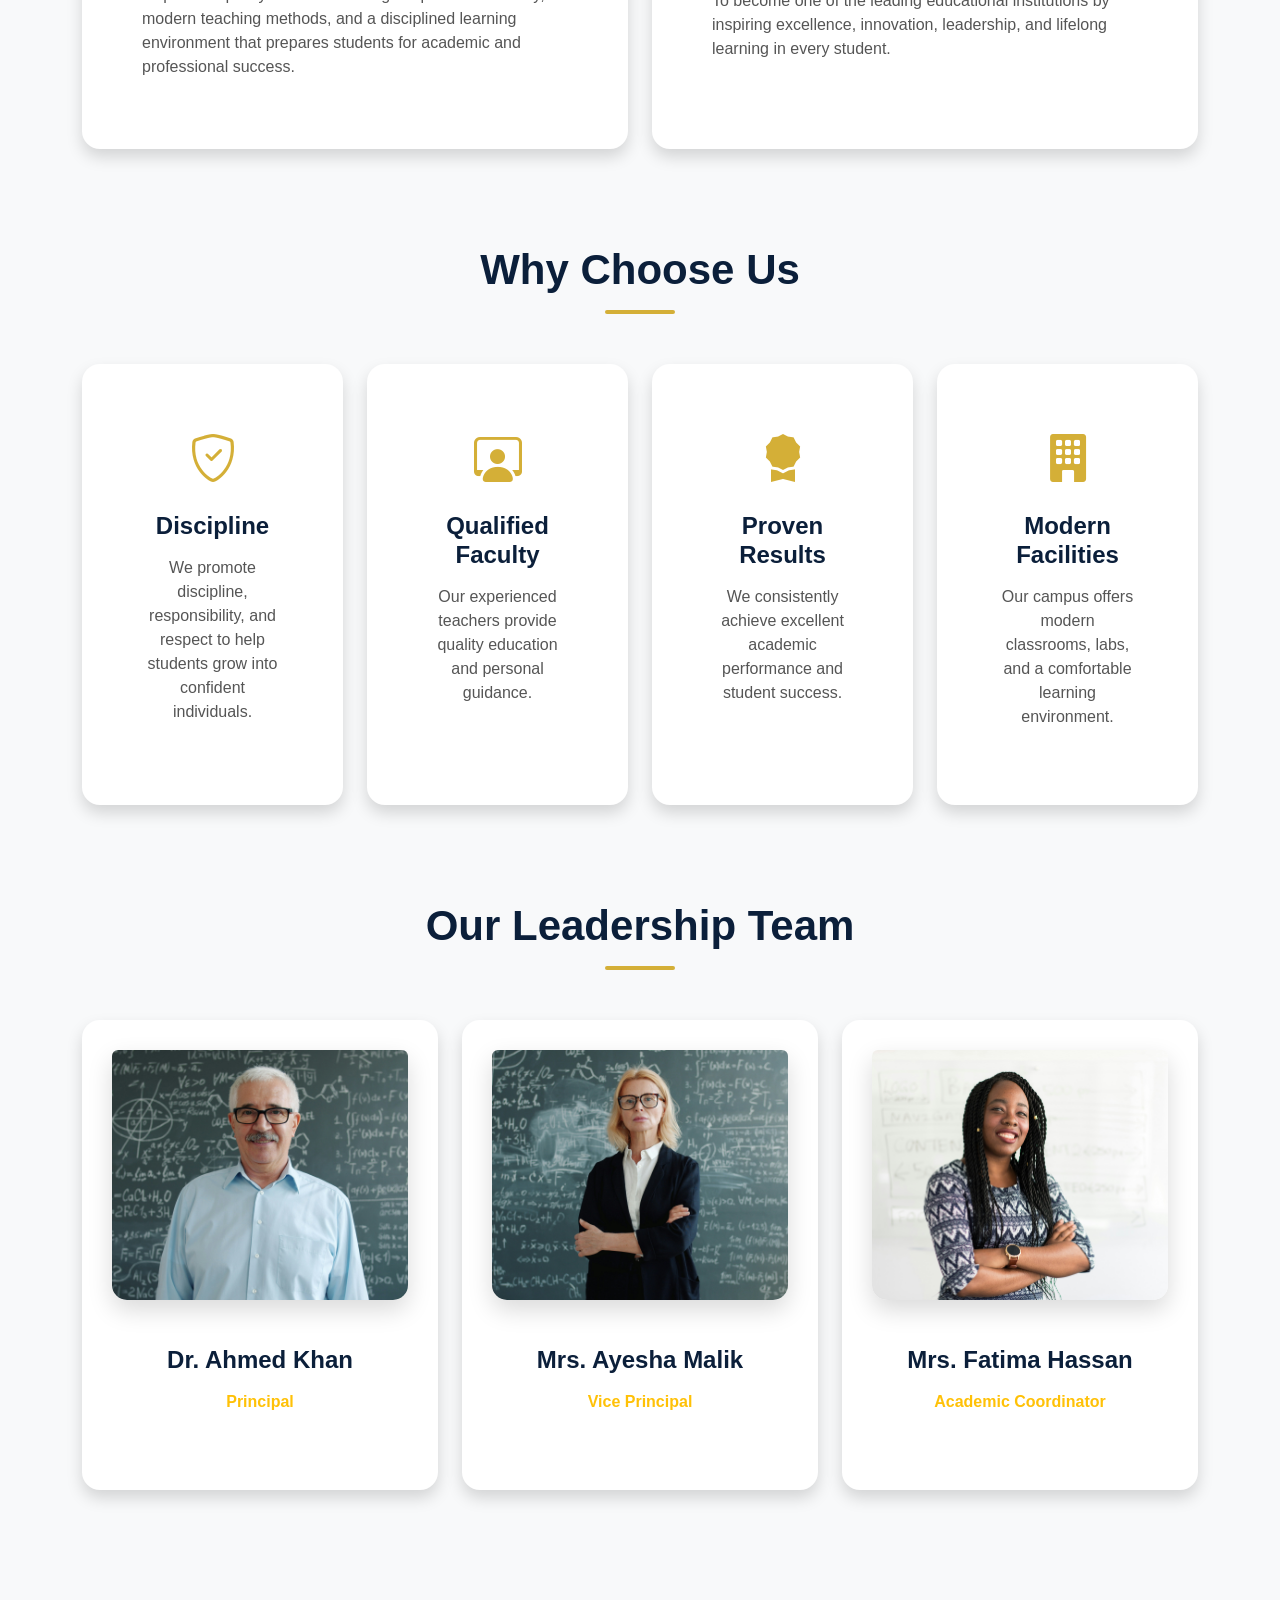
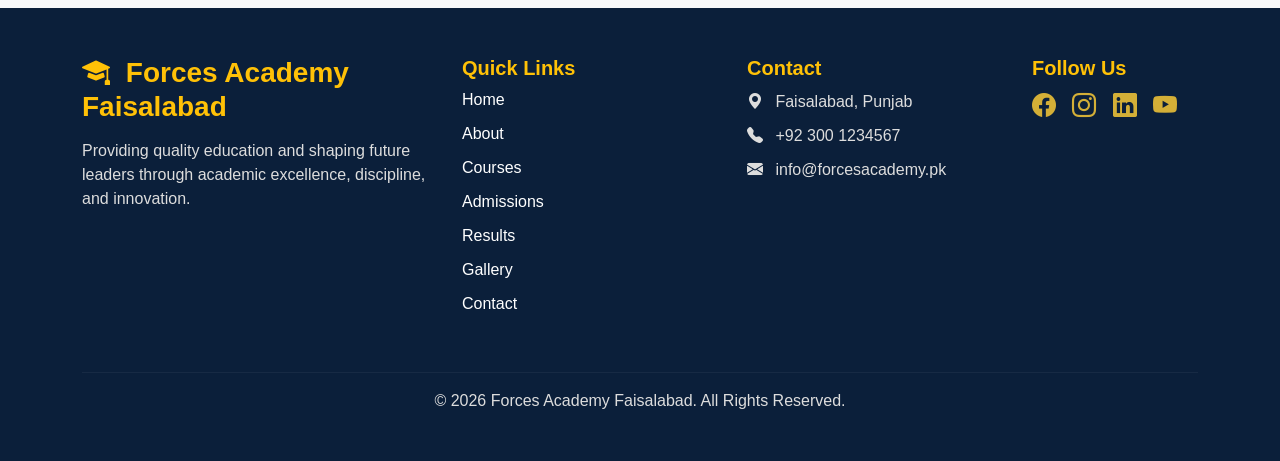
==== commit 0da49d23: "changed footer" ====
--- a/about.html
+++ b/about.html
@@ -355,18 +355,100 @@
     </div>
 
 </section>
-<footer class="py-5 text-center text-white" style="background:#08172d;">
+<footer class="footer py-5">
 
     <div class="container">
 
-        <h3 class="text-warning mb-3">Forces Academy Faisalabad</h3>
-
-        <p>
-            Providing quality education and shaping future leaders.
-        </p>
-
-        <p class="mb-0">
-            © 2026 Forces Academy. All Rights Reserved.
+        <div class="row">
+
+            <div class="col-lg-4 mb-4">
+
+                <h3 class="text-warning fw-bold">
+                    <i class="bi bi-mortarboard-fill me-2"></i>
+                    Forces Academy Faisalabad
+                </h3>
+
+                <p class="mt-3">
+                    Providing quality education and shaping future leaders through academic excellence, discipline, and innovation.
+                </p>
+
+            </div>
+
+            <div class="col-lg-3 mb-4">
+
+                <h5 class="text-warning fw-bold">
+                    Quick Links
+                </h5>
+
+                <ul class="list-unstyled footer-links">
+
+                    <li><a href="index.html">Home</a></li>
+                    <li><a href="about.html">About</a></li>
+                    <li><a href="courses.html">Courses</a></li>
+                    <li><a href="admissions.html">Admissions</a></li>
+                    <li><a href="results.html">Results</a></li>
+                    <li><a href="gallery.html">Gallery</a></li>
+                    <li><a href="contact.html">Contact</a></li>
+
+                </ul>
+
+            </div>
+
+            <div class="col-lg-3 mb-4">
+
+                <h5 class="text-warning fw-bold">
+                    Contact
+                </h5>
+
+                <p>
+                    <i class="bi bi-geo-alt-fill me-2"></i>
+                    Faisalabad, Punjab
+                </p>
+
+                <p>
+                    <i class="bi bi-telephone-fill me-2"></i>
+                    +92 300 1234567
+                </p>
+
+                <p>
+                    <i class="bi bi-envelope-fill me-2"></i>
+                    info@forcesacademy.pk
+                </p>
+
+            </div>
+
+            <div class="col-lg-2 mb-4">
+
+                <h5 class="text-warning fw-bold">
+                    Follow Us
+                </h5>
+
+                <a href="#" class="social-icon">
+                    <i class="bi bi-facebook"></i>
+                </a>
+
+                <a href="#" class="social-icon">
+                    <i class="bi bi-instagram"></i>
+                </a>
+
+                <a href="#" class="social-icon">
+                    <i class="bi bi-linkedin"></i>
+                </a>
+
+                <a href="#" class="social-icon">
+                    <i class="bi bi-youtube"></i>
+                </a>
+
+            </div>
+
+        </div>
+
+        <hr>
+
+        <p class="text-center mb-0">
+
+            © 2026 Forces Academy Faisalabad. All Rights Reserved.
+
         </p>
 
     </div>
--- a/css/style.css
+++ b/css/style.css
@@ -755,4 +755,54 @@
 
     box-shadow:0 18px 40px rgba(0,0,0,.18);
 
+}
+.footer{
+
+    background:#0B1F3A;
+    color:white;
+
+}
+
+.footer-links li{
+
+    margin-bottom:10px;
+
+}
+
+.footer-links a{
+
+    color:white;
+    text-decoration:none;
+    transition:.3s;
+
+}
+
+.footer-links a:hover{
+
+    color:#D4AF37;
+    padding-left:5px;
+
+}
+
+.social-icon{
+
+    display:inline-block;
+    color:#D4AF37;
+    font-size:1.5rem;
+    margin-right:12px;
+    transition:.3s;
+
+}
+
+.social-icon:hover{
+
+    color:white;
+    transform:translateY(-3px);
+
+}
+
+.footer hr{
+
+    border-color:rgba(255,255,255,.2);
+
 }
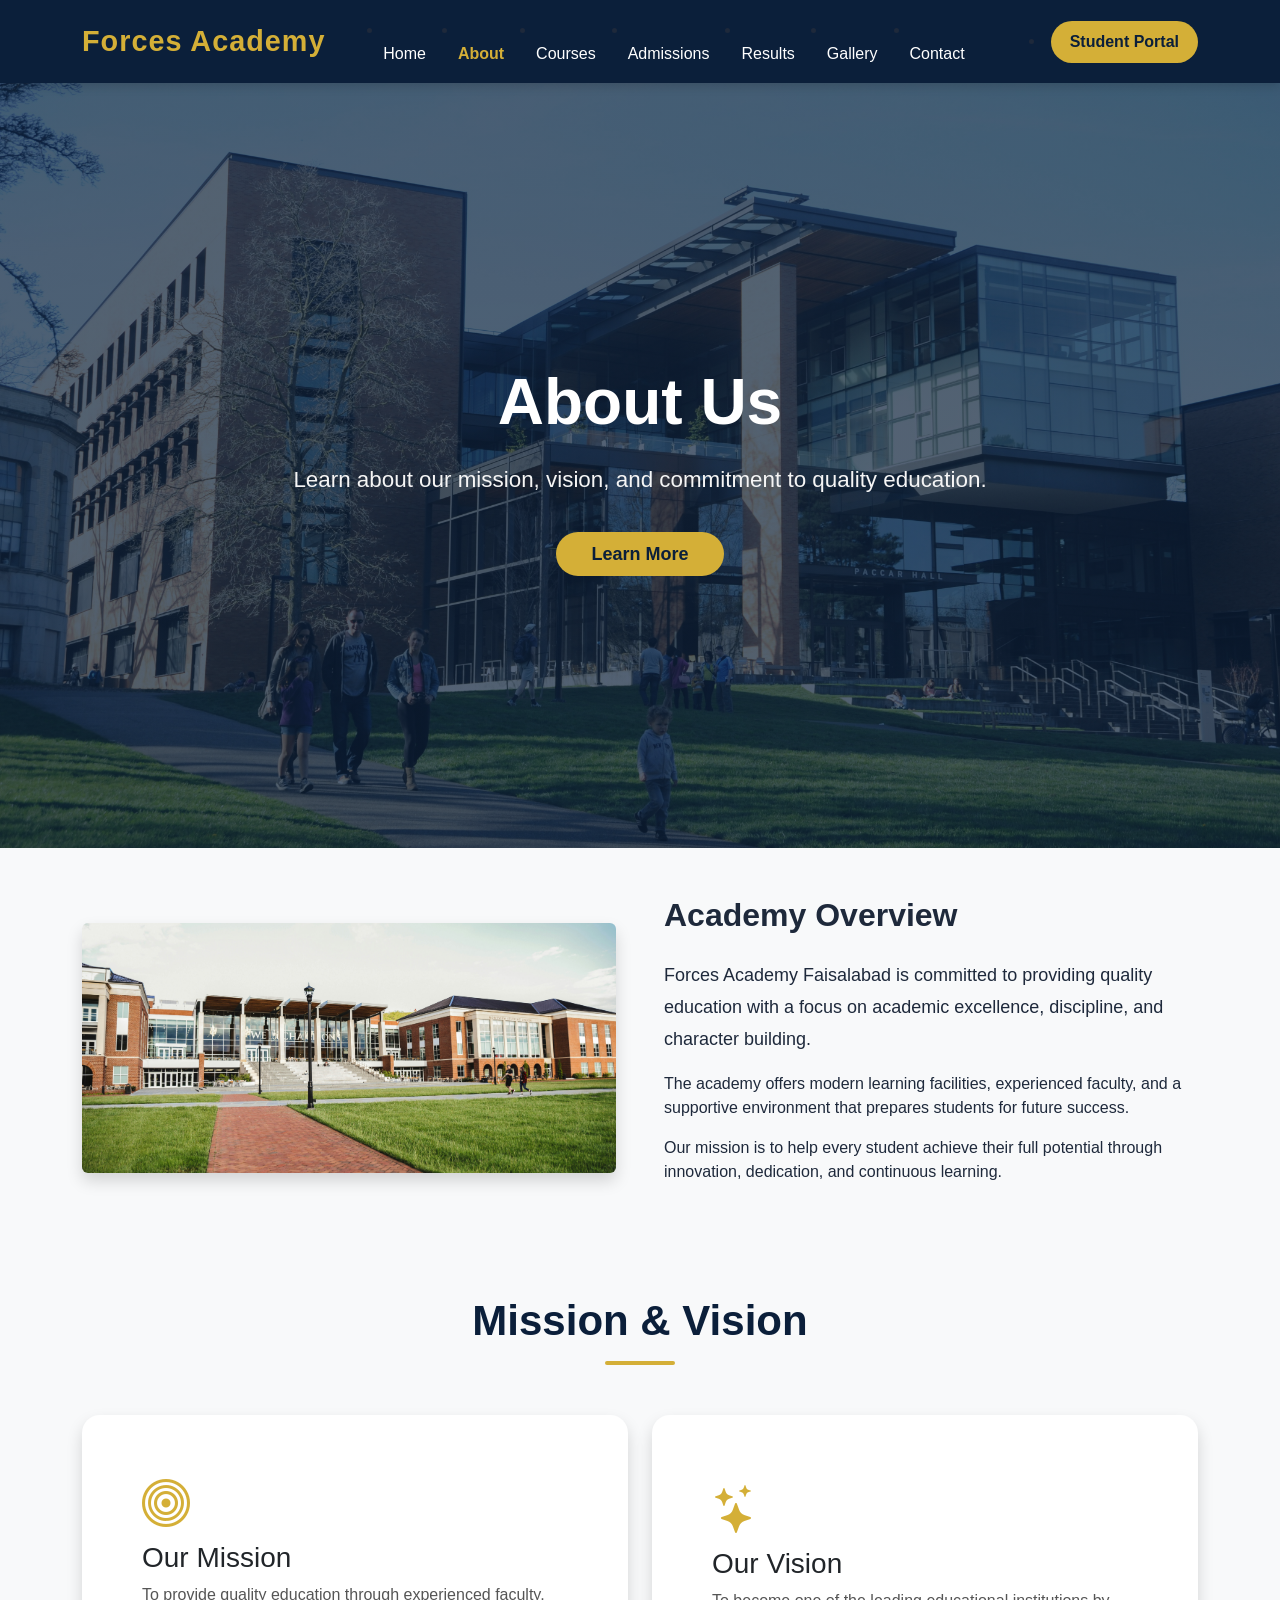
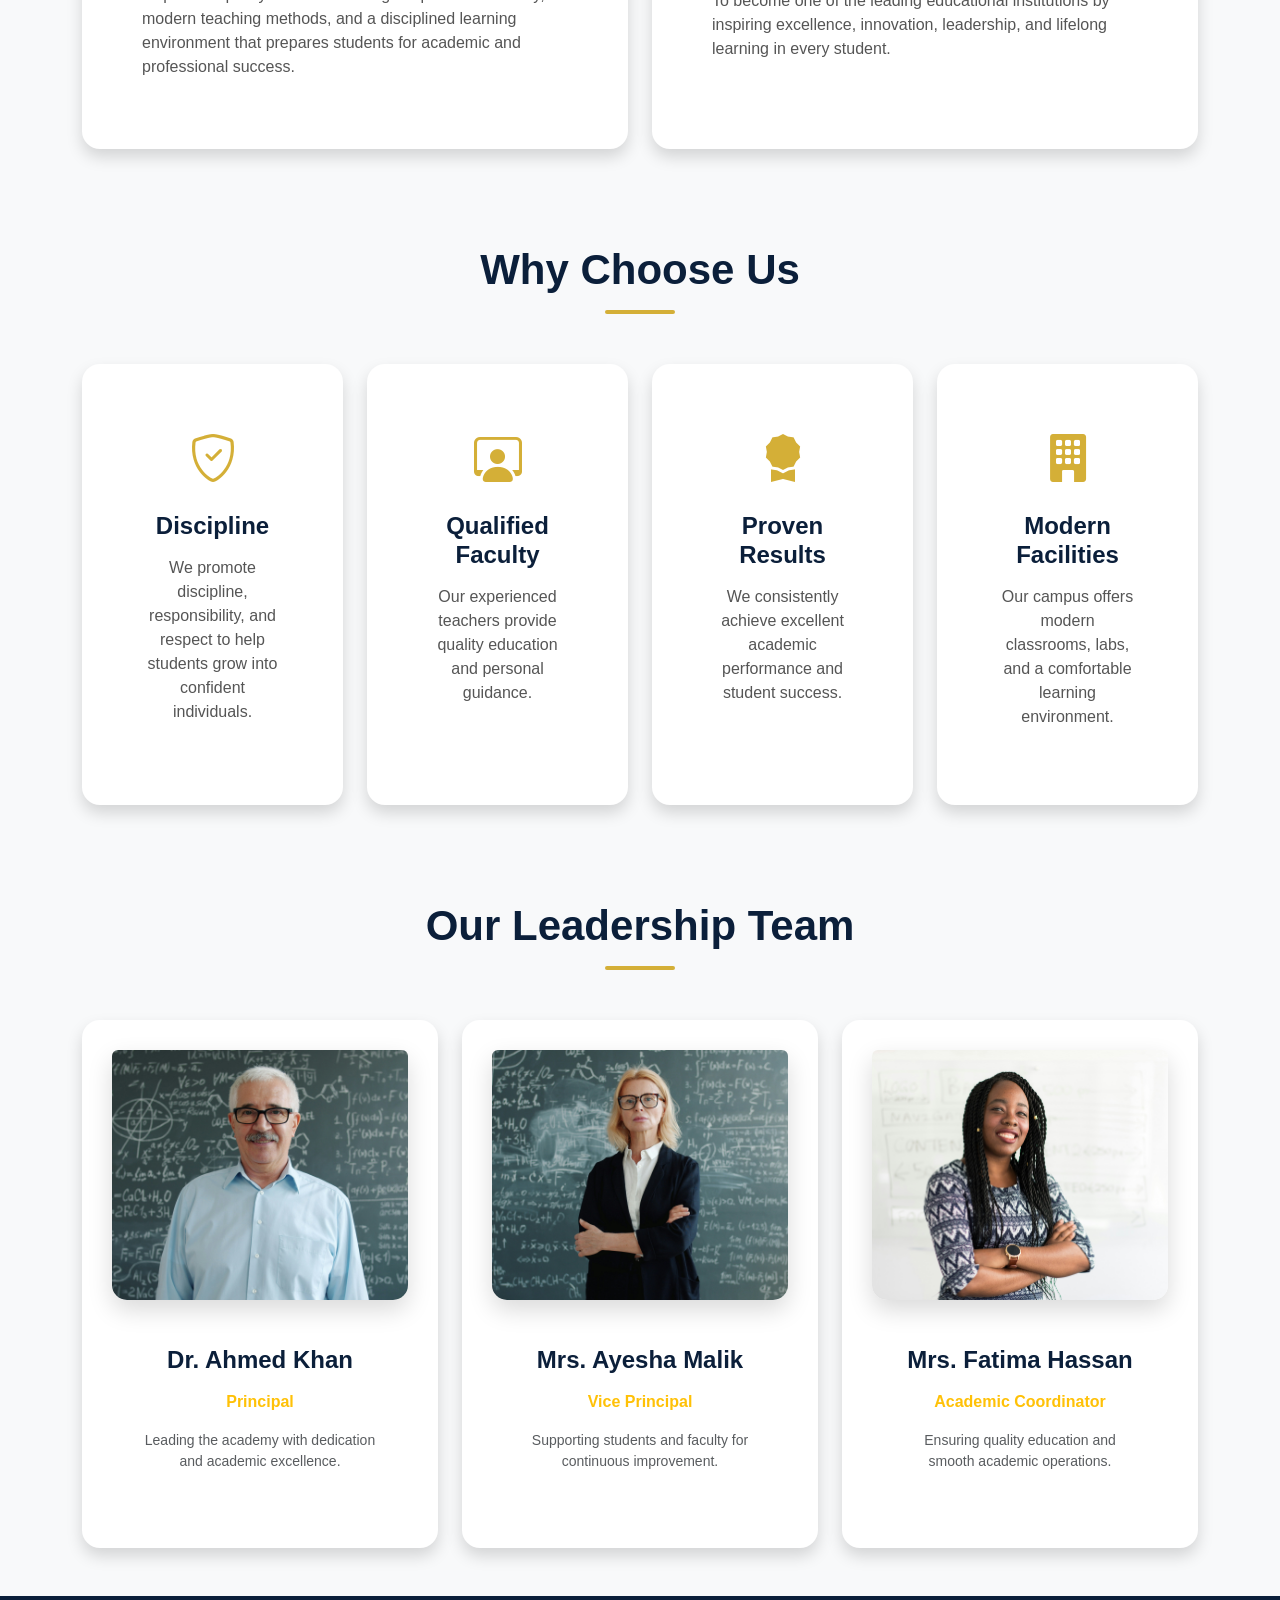
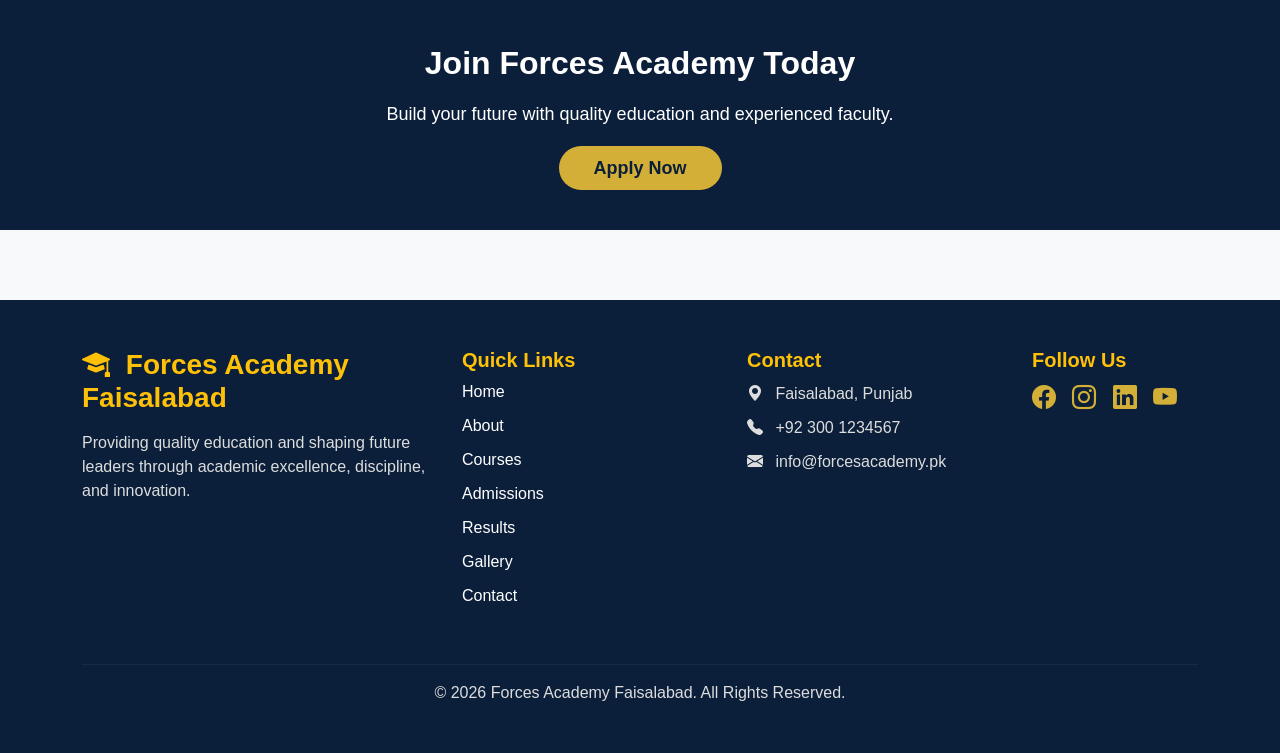
==== commit 05522a42: "Responsive fixes and cross-browser testing" ====
--- a/about.html
+++ b/about.html
@@ -32,7 +32,7 @@
 
         <div class="collapse navbar-collapse" id="navbar">
 
-            <ul class="navbar-nav ms-auto">
+            <ul class="navbar-nav ms-auto align-items-center"></ul>
 
                 <li class="nav-item">
                     <a class="nav-link" href="index.html">Home</a>
@@ -61,7 +61,11 @@
                 <li class="nav-item">
                     <a class="nav-link" href="contact.html">Contact</a>
                 </li>
-
+<li class="nav-item ms-lg-5">
+    <a class="btn hero-btn student-btn" href="student-portal.html">
+        Student Portal
+    </a>
+</li>
             </ul>
 
         </div>
@@ -124,6 +128,7 @@
 </div>
 
 </section>
+
 <section class="py-5 bg-light">
 
     <div class="container">
@@ -299,7 +304,9 @@
                         <p class="text-warning fw-semibold">
                             Principal
                         </p>
-
+<p class="small text-muted">
+Leading the academy with dedication and academic excellence.
+</p>
                     </div>
 
                 </div>
@@ -321,7 +328,9 @@
                         <p class="text-warning fw-semibold">
                             Vice Principal
                         </p>
-
+<p class="small text-muted">
+Supporting students and faculty for continuous improvement.
+</p>
                     </div>
 
                 </div>
@@ -343,14 +352,35 @@
                         <p class="text-warning fw-semibold">
                             Academic Coordinator
                         </p>
-
-                    </div>
-
-                </div>
-
-            </div>
-
-        </div>
+<p class="small text-muted">
+Ensuring quality education and smooth academic operations.
+</p>
+                    </div>
+
+                </div>
+
+            </div>
+
+        </div>
+
+    </div>
+
+</section>
+<section class="stats-section py-5">
+
+    <div class="container text-center">
+
+        <h2 class="text-white fw-bold mb-3">
+            Join Forces Academy Today
+        </h2>
+
+        <p class="text-white lead mb-4">
+            Build your future with quality education and experienced faculty.
+        </p>
+
+        <a href="admissions.html" class="hero-btn">
+            Apply Now
+        </a>
 
     </div>
 
@@ -454,6 +484,11 @@
     </div>
 
 </footer>
+<button id="backToTop" title="Go to top">
+    ↑
+</button>
+<script src="js/main.js"></script>
+<script src="https://cdn.jsdelivr.net/npm/bootstrap@5.3.7/dist/js/bootstrap.bundle.min.js"></script>
 </body>
 
 </html>
--- a/css/style.css
+++ b/css/style.css
@@ -40,10 +40,9 @@
 }
 
 .nav-link{
-    color: white !important;
-    margin-left: 12px;
+    color: white;
     font-weight: 500;
-    transition: 0.3s ease;
+    padding: 0 16px !important;
 }
 
 .nav-link:hover{
@@ -805,4 +804,85 @@
 
     border-color:rgba(255,255,255,.2);
 
+}
+.card{
+
+    transition:.35s ease;
+
+}
+
+.card:hover{
+
+    transform:translateY(-8px);
+    box-shadow:0 18px 40px rgba(0,0,0,.18);
+
+}
+.counter{
+
+    font-size:3rem;
+    font-weight:800;
+    color:#D4AF37;
+
+}
+
+.stats-section h5{
+
+    letter-spacing:.5px;
+
+}
+.btn-outline-warning{
+
+    border:2px solid #D4AF37;
+    color:#D4AF37;
+    font-weight:600;
+    transition:.3s;
+
+}
+
+.btn-outline-warning:hover{
+
+    background:#D4AF37;
+    color:#0B1F3A;
+    border-color:#D4AF37;
+
+}
+.student-btn{
+    padding: 8px 18px;
+    font-size: 16px;
+    font-weight: 600;
+    border-radius: 30px;
+}
+@media (max-width:768px){
+
+    .navbar-brand{
+        font-size:1.8rem;
+    }
+
+    .hero h1{
+        font-size:2.8rem;
+        line-height:1.2;
+    }
+
+    .hero .lead{
+        font-size:1.2rem;
+    }
+
+    .hero-btn{
+        padding:12px 30px;
+    }
+
+    .card{
+        margin-bottom:15px;
+    }
+ .hero .mt-4{
+        display: flex;
+        flex-direction: column;
+        align-items: center;
+        gap: 15px;
+    }
+
+    .hero .mt-4 .btn{
+        width: 250px;
+        margin: 0 !important;
+    }
 }
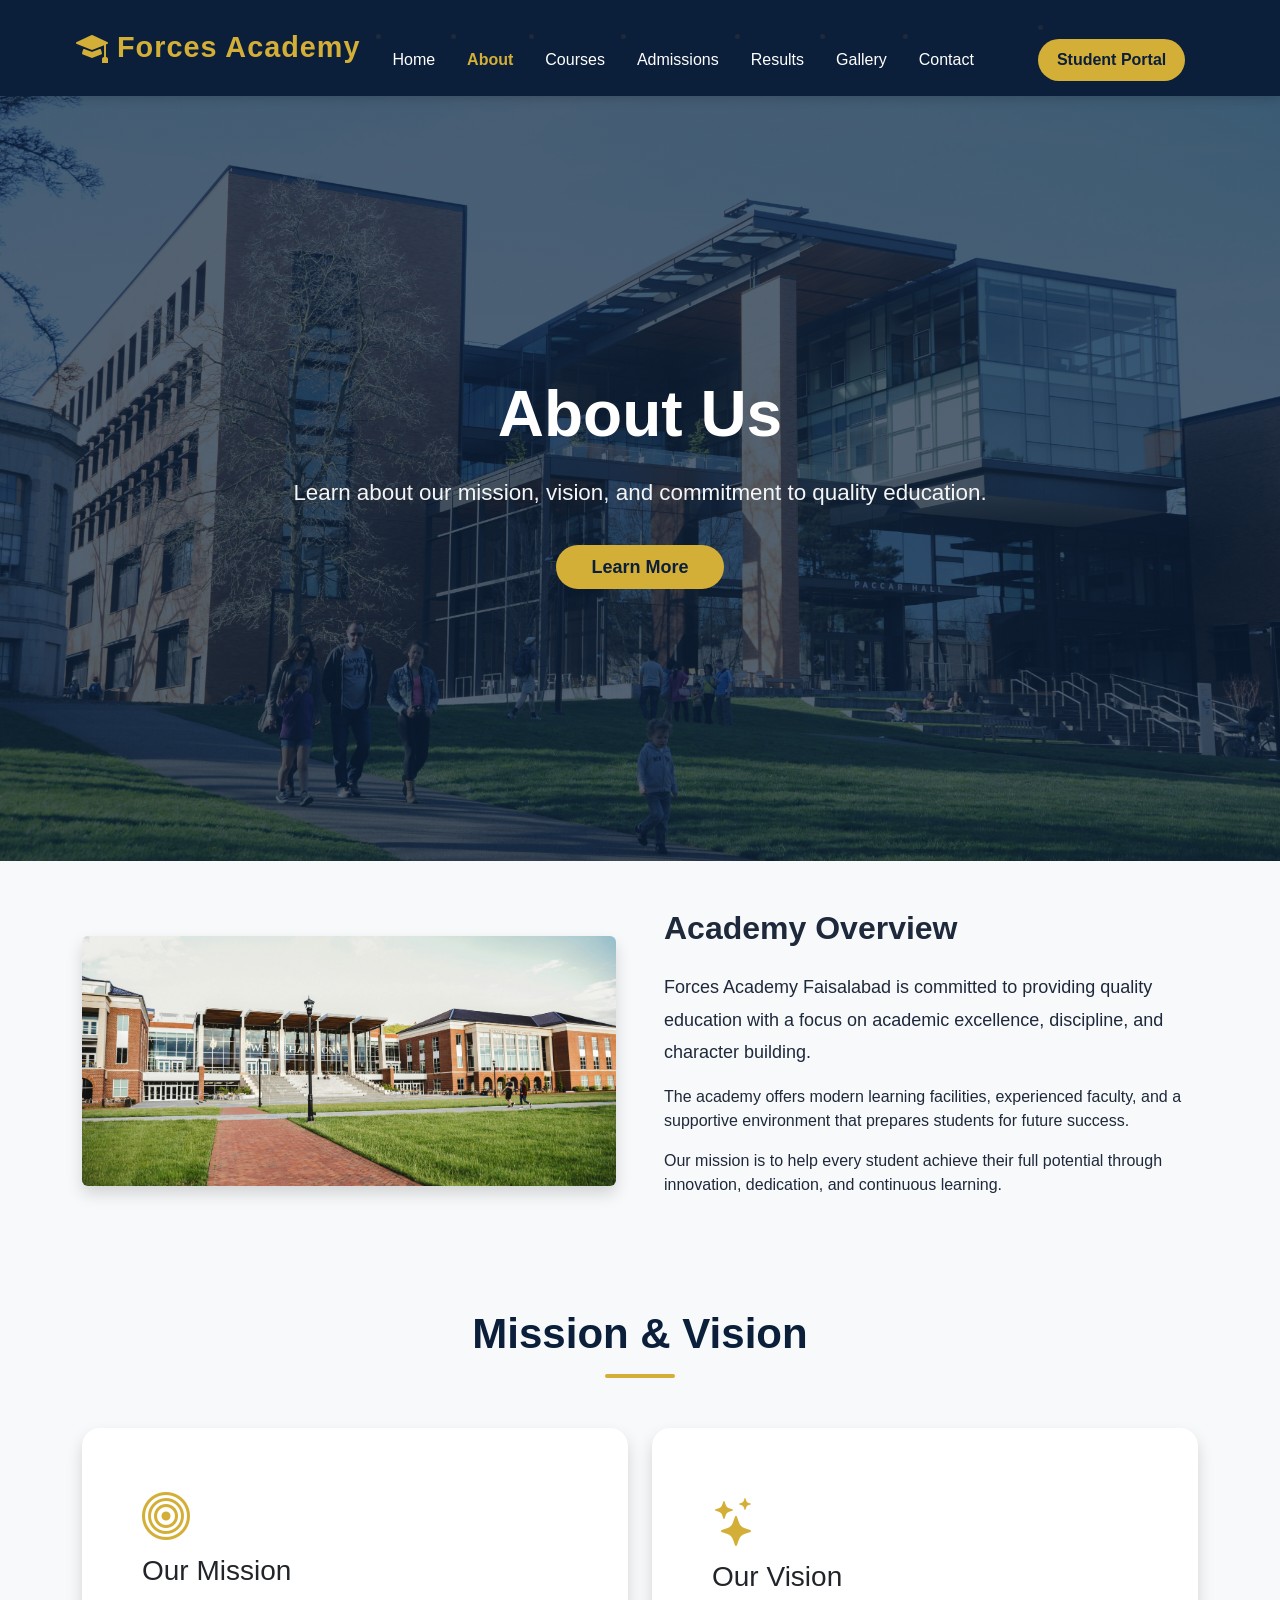
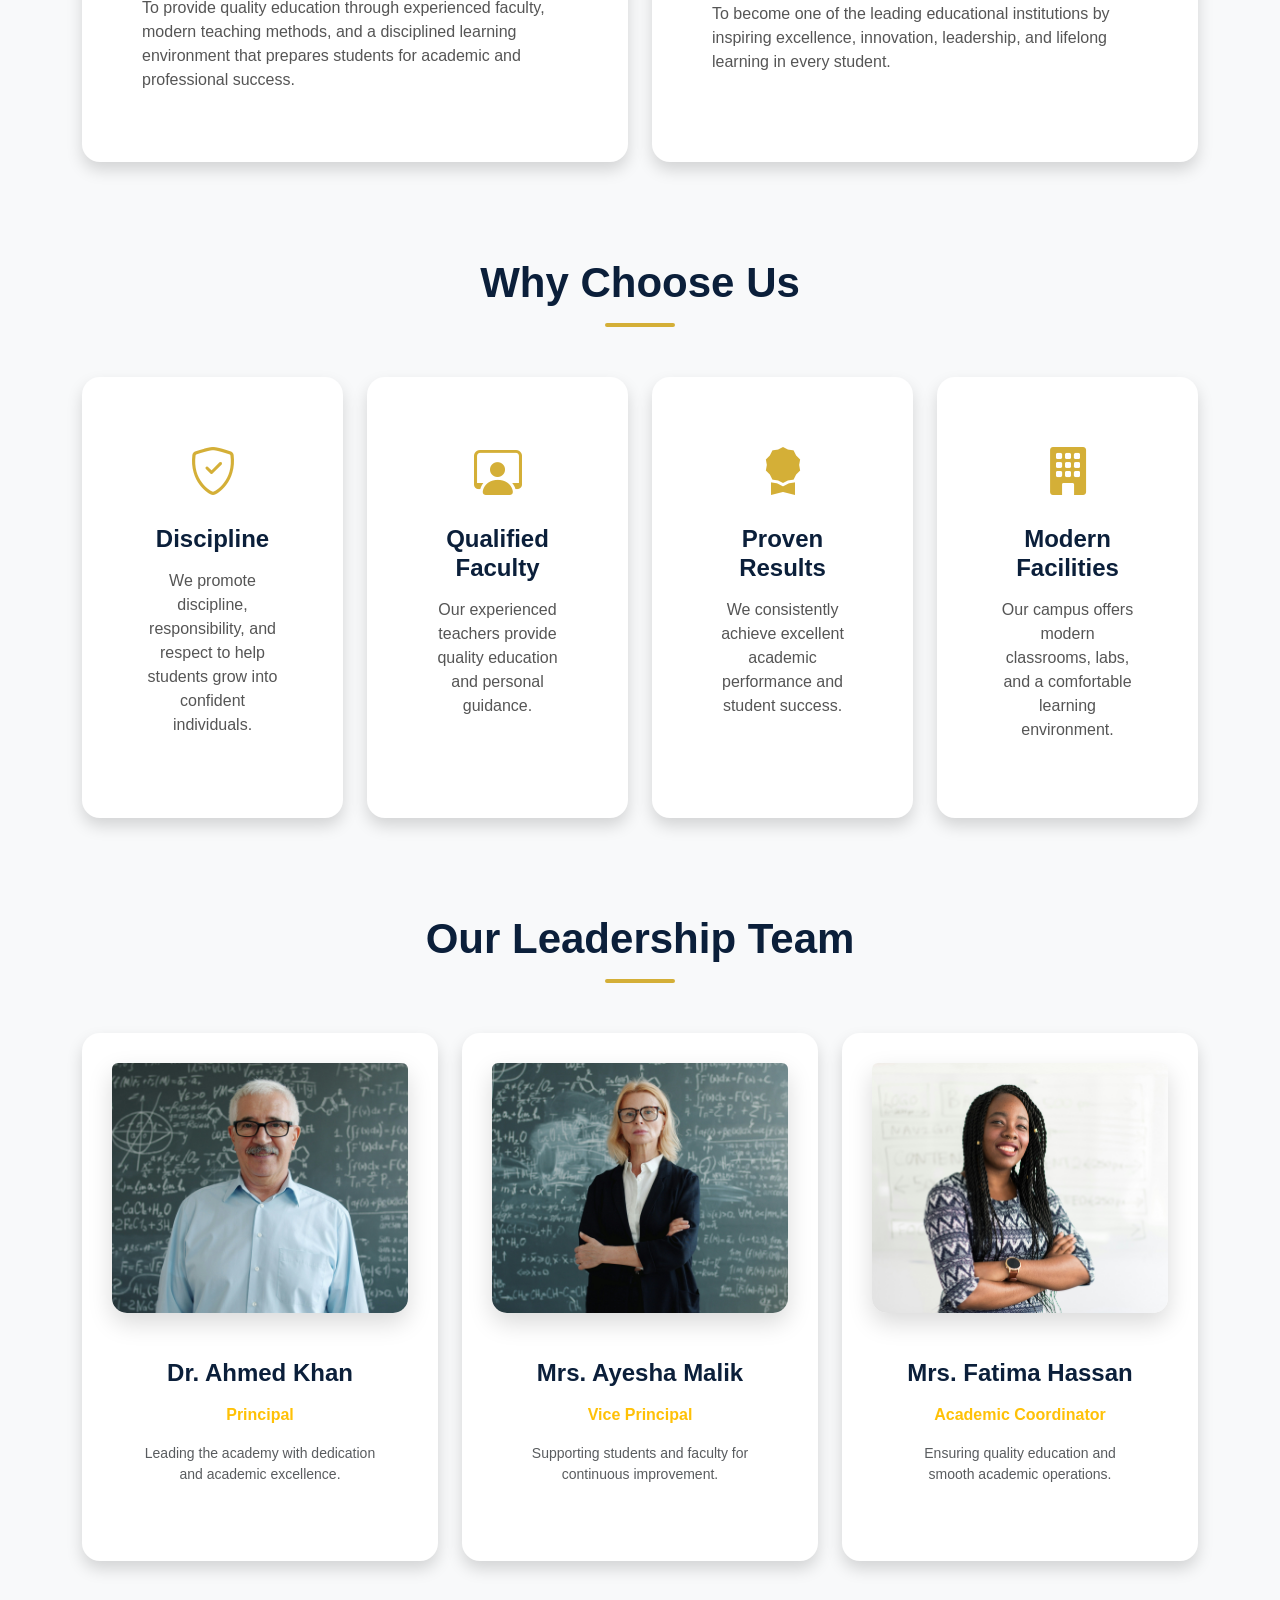
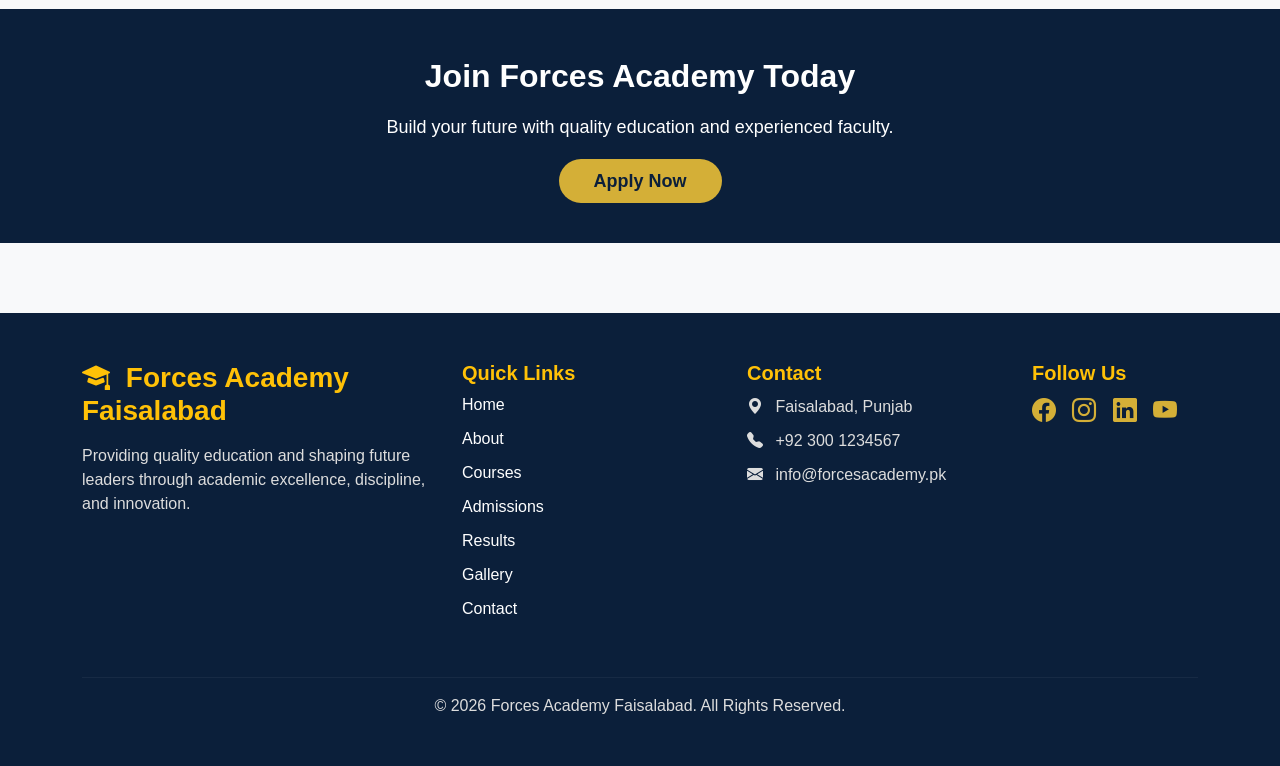
==== commit 52a0d0db: "Updated professional README" ====
--- a/about.html
+++ b/about.html
@@ -16,9 +16,13 @@
     <nav class="navbar navbar-expand-lg navbar-dark bg-primary">
     <div class="container">
 
-        <a class="navbar-brand" href="index.html">
-            Forces Academy
-        </a>
+     <a class="navbar-brand d-flex align-items-center" href="index.html">
+
+    <i class="bi bi-mortarboard-fill me-2 navbar-logo-icon"></i>
+
+    <span>Forces Academy</span>
+
+</a>
 
         <button
             class="navbar-toggler"
--- a/css/style.css
+++ b/css/style.css
@@ -885,4 +885,10 @@
         width: 250px;
         margin: 0 !important;
     }
+}
+.navbar-logo-icon{
+    color:#D4AF37;
+    font-size:2rem;
+    margin-right:10px;
+    margin-left:-6px;
 }
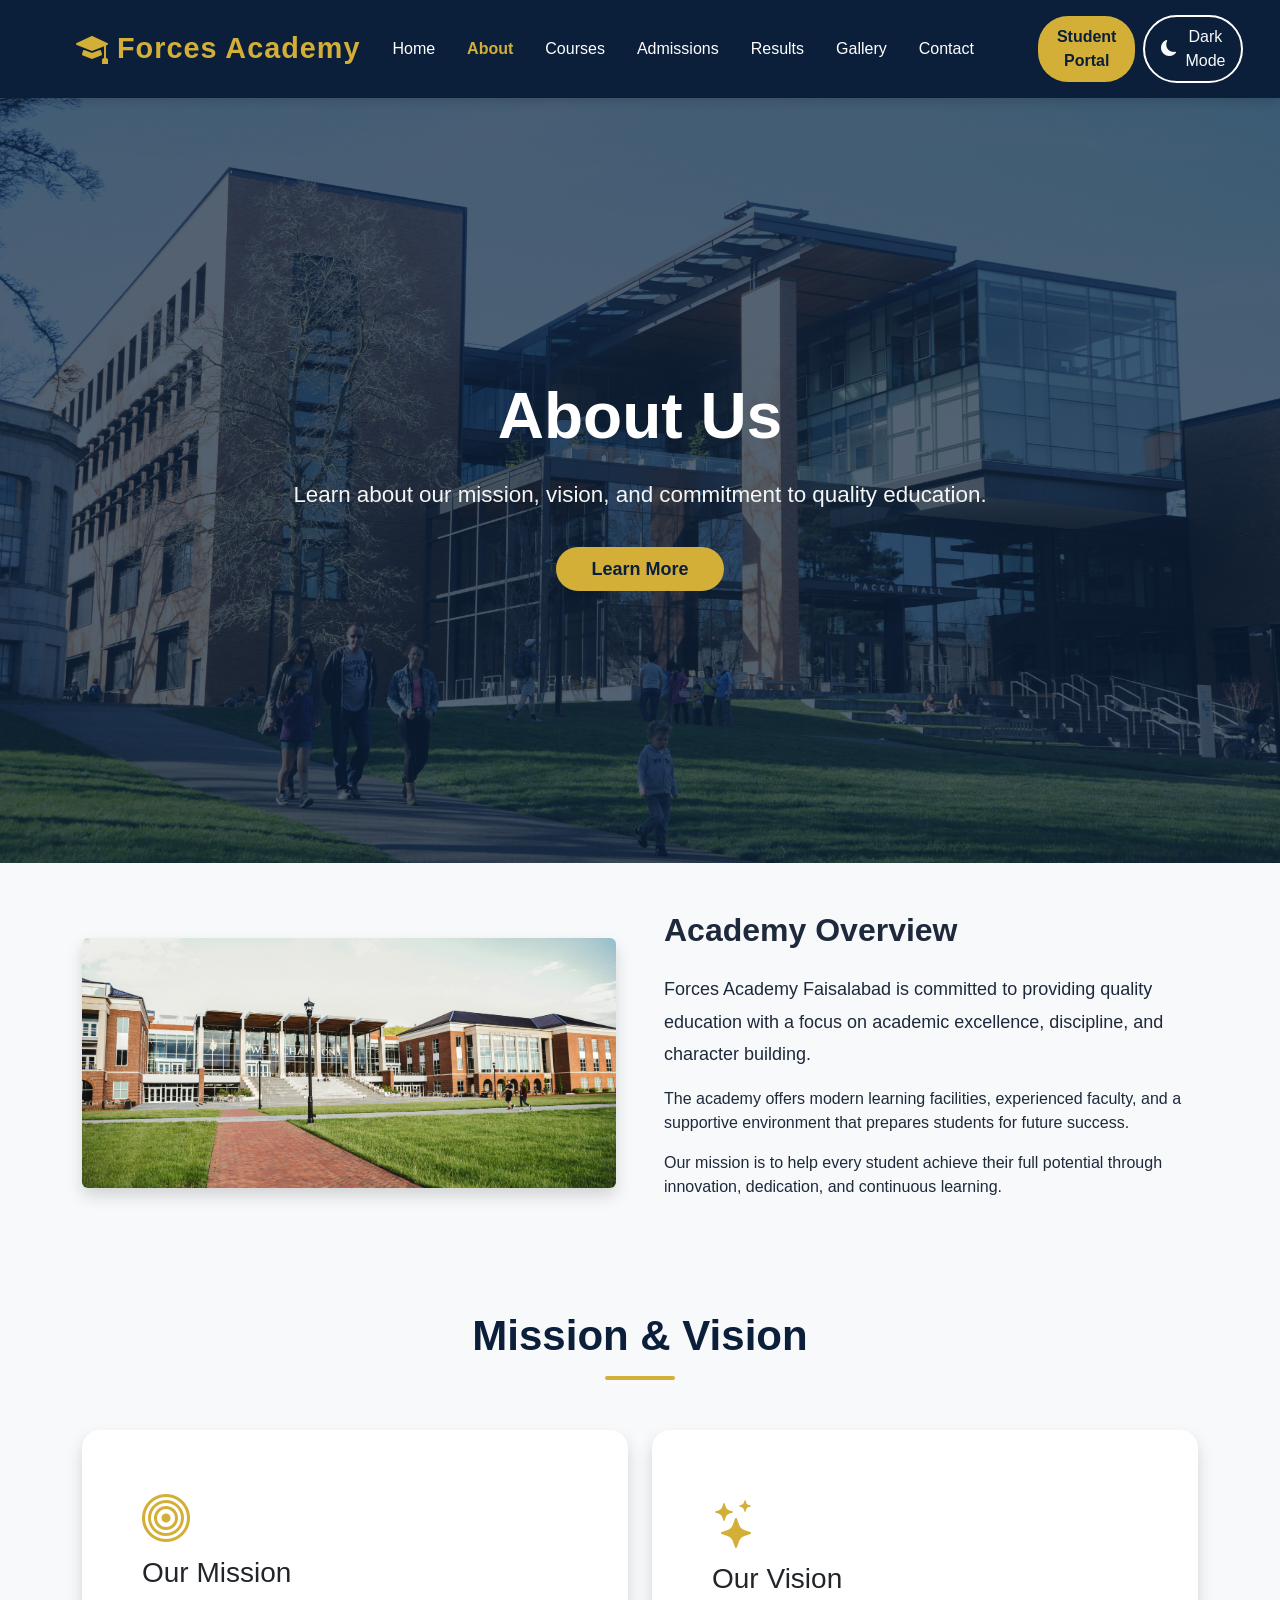
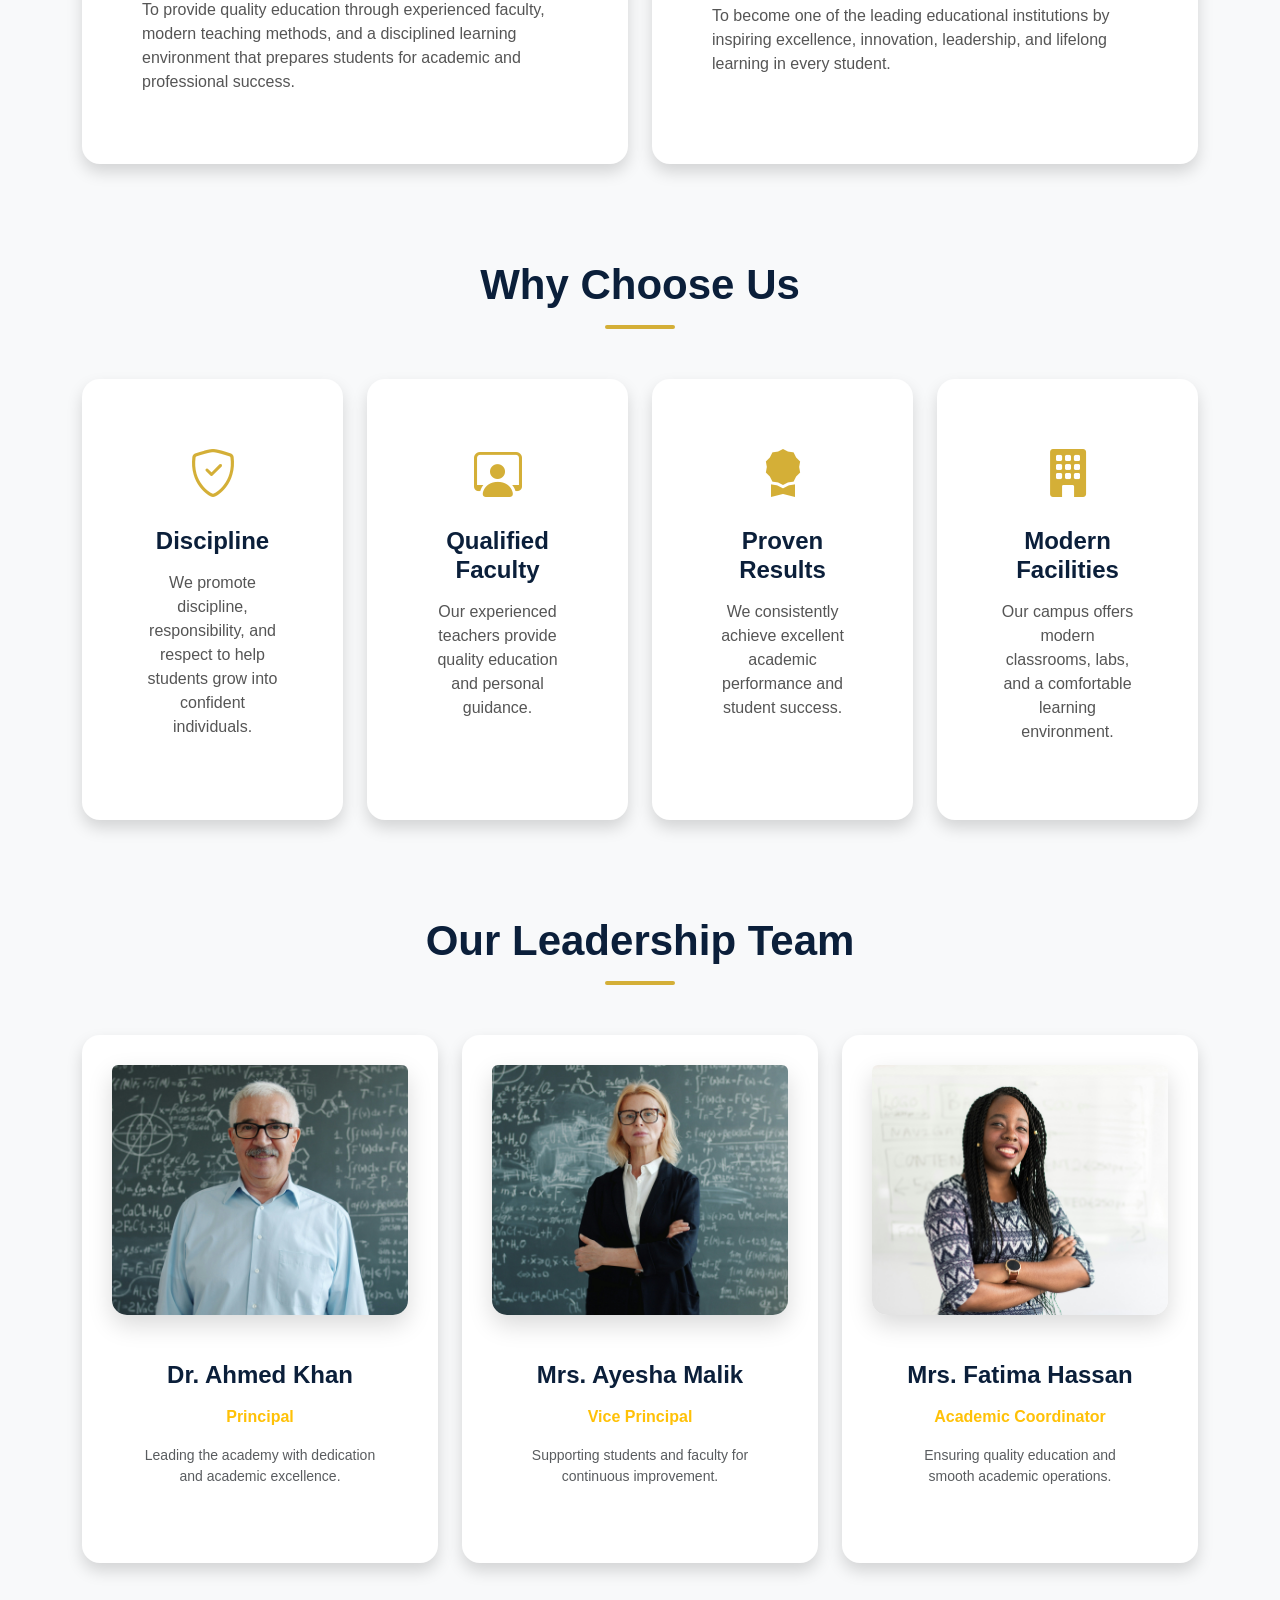
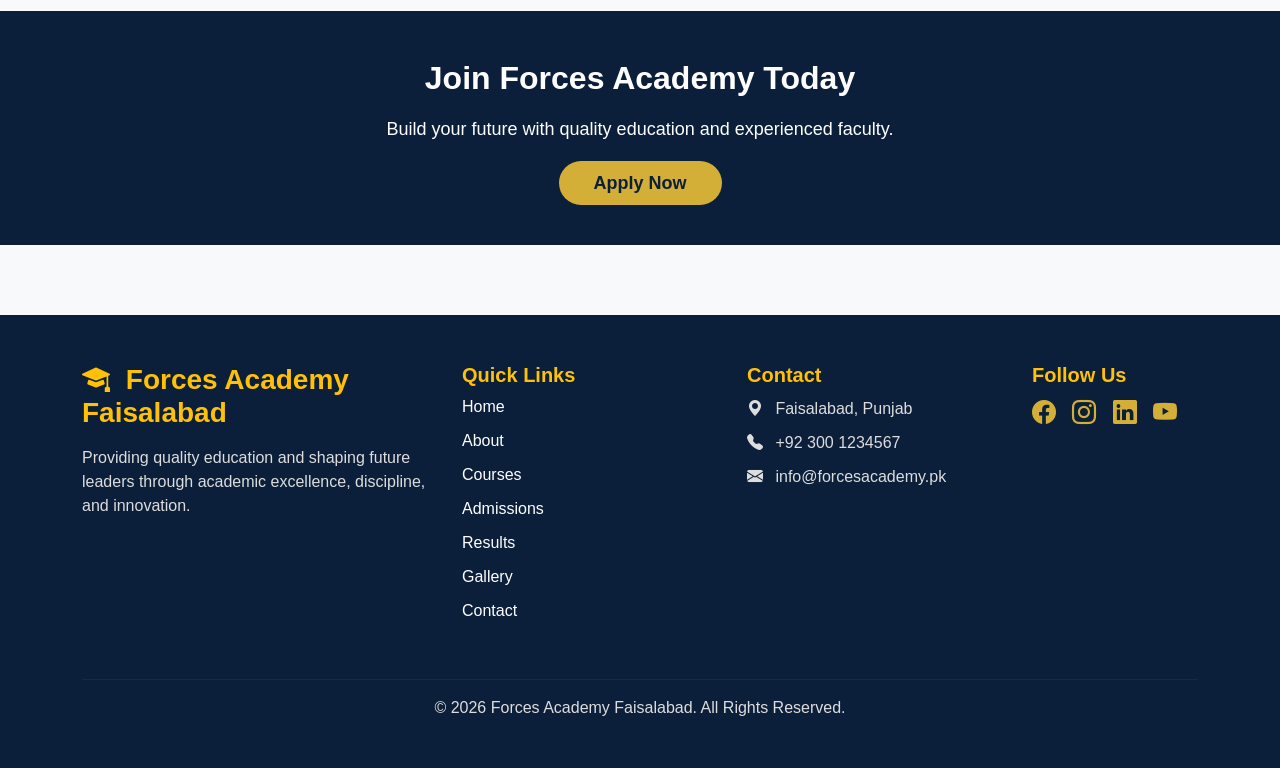
==== commit f5a96b45: "Week 6 completed" ====
--- a/about.html
+++ b/about.html
@@ -6,6 +6,13 @@
     <meta name="viewport" content="width=device-width, initial-scale=1.0">
 
     <title>About - Forces Academy Faisalabad</title>
+    <link rel="icon" type="image/x-icon" href="favicon.ico">
+    <meta name="description" content="Learn about Forces Academy Faisalabad, our mission, vision, experienced faculty, modern facilities, and commitment to quality education.">
+
+<meta name="keywords" content="Forces Academy Faisalabad, about us, mission, vision, education, faculty">
+
+<meta property="og:title" content="About Us - Forces Academy Faisalabad">
+<meta property="og:description" content="Learn about Forces Academy Faisalabad, our mission, vision, faculty, and commitment to quality education.">
 
     <link href="https://cdn.jsdelivr.net/npm/bootstrap@5.3.7/dist/css/bootstrap.min.css" rel="stylesheet">
     <link rel="stylesheet" href="https://cdn.jsdelivr.net/npm/bootstrap-icons@1.11.3/font/bootstrap-icons.min.css">
@@ -36,7 +43,7 @@
 
         <div class="collapse navbar-collapse" id="navbar">
 
-            <ul class="navbar-nav ms-auto align-items-center"></ul>
+            <ul class="navbar-nav ms-auto align-items-center">
 
                 <li class="nav-item">
                     <a class="nav-link" href="index.html">Home</a>
@@ -69,6 +76,14 @@
     <a class="btn hero-btn student-btn" href="student-portal.html">
         Student Portal
     </a>
+</li>
+<li class="nav-item ms-2">
+    <button id="darkModeToggle"
+            class="btn btn-outline-light d-flex align-items-center gap-2 px-3 py-2 rounded-pill"
+            type="button">
+        <i class="bi bi-moon-fill" id="darkModeIcon"></i>
+        <span id="darkModeText">Dark Mode</span>
+    </button>
 </li>
             </ul>
 
--- a/css/style.css
+++ b/css/style.css
@@ -891,4 +891,203 @@
     font-size:2rem;
     margin-right:10px;
     margin-left:-6px;
+}
+body.dark-mode {
+    background-color: #121212;
+    color: #f5f5f5;
+}
+
+body.dark-mode .navbar {
+    background-color: #000 !important;
+}
+
+body.dark-mode .card {
+    background-color: #1e1e1e;
+    color: #f5f5f5;
+}
+
+body.dark-mode section {
+    background-color: #121212;
+}
+
+body.dark-mode a {
+    color: #90caf9;
+}
+
+body.dark-mode footer {
+    background-color: #000 !important;
+}
+/* Remove unwanted dots from navbar */
+.navbar-nav .nav-item::before,
+.navbar-nav .nav-item::after {
+    display: none !important;
+}
+
+.navbar-nav {
+    list-style: none !important;
+    padding-left: 0 !important;
+}
+/* Remove unwanted dots from navbar */
+.navbar-nav .nav-link::before,
+.navbar-nav .nav-link::after,
+.navbar-nav .nav-item::before,
+.navbar-nav .nav-item::after {
+    content: none !important;
+    display: none !important;
+}
+
+.navbar-nav {
+    list-style: none !important;
+}
+
+.navbar-nav .nav-item {
+    list-style: none !important;
+}
+/* FINAL NAVBAR DOT FIX */
+nav .navbar-nav > li::before,
+nav .navbar-nav > li::after,
+nav .navbar-nav > li > a::before,
+nav .navbar-nav > li > a::after {
+    content: "" !important;
+    display: none !important;
+}
+
+nav .navbar-nav > li {
+    list-style: none !important;
+}
+/* Fix navbar bullets on Home and About */
+.navbar-nav {
+    padding-left: 0 !important;
+    margin-bottom: 0 !important;
+}
+
+.navbar-nav li {
+    list-style-type: none !important;
+    list-style: none !important;
+}
+
+.navbar-nav li::marker {
+    content: "" !important;
+    display: none !important;
+}
+/* ===== DARK MODE - FIX ALL WHITE SECTIONS ===== */
+
+body.dark-mode,
+body.dark-mode main,
+body.dark-mode section {
+    background-color: #121212 !important;
+    color: #f5f5f5;
+}
+
+/* Bootstrap light sections */
+body.dark-mode .bg-light {
+    background-color: #121212 !important;
+    color: #f5f5f5 !important;
+}
+
+/* Cards */
+body.dark-mode .card {
+    background-color: #1e1e1e !important;
+    color: #f5f5f5 !important;
+}
+
+/* Card text */
+body.dark-mode .card p,
+body.dark-mode .card h4,
+body.dark-mode .card h5,
+body.dark-mode .card h6 {
+    color: #f5f5f5 !important;
+}
+
+/* Normal paragraphs/headings */
+body.dark-mode p,
+body.dark-mode h1,
+body.dark-mode h2,
+body.dark-mode h3,
+body.dark-mode h4,
+body.dark-mode h5,
+body.dark-mode h6 {
+    color: #f5f5f5;
+}
+
+/* Keep yellow/gold text yellow */
+body.dark-mode .text-warning {
+    color: #e0b82f !important;
+}
+
+/* Footer */
+body.dark-mode footer {
+    background-color: #000 !important;
+}
+/* ===== WEEK 6 PAGE ANIMATIONS ===== */
+
+/* Hero heading fades in */
+.hero h1 {
+    animation: fadeIn 1.2s ease-in-out;
+}
+
+/* Stats cards slide up */
+.stats-card {
+    animation: slideUp 0.8s ease-out;
+}
+
+/* Course cards appear one by one */
+.course-card {
+    animation: fadeInUp 0.8s ease-out both;
+}
+
+.course-card:nth-child(1) {
+    animation-delay: 0.2s;
+}
+
+.course-card:nth-child(2) {
+    animation-delay: 0.4s;
+}
+
+.course-card:nth-child(3) {
+    animation-delay: 0.6s;
+}
+
+.course-card:nth-child(4) {
+    animation-delay: 0.8s;
+}
+
+.course-card:nth-child(5) {
+    animation-delay: 1s;
+}
+
+.course-card:nth-child(6) {
+    animation-delay: 1.2s;
+}
+
+/* Animation keyframes */
+@keyframes fadeIn {
+    from {
+        opacity: 0;
+    }
+    to {
+        opacity: 1;
+    }
+}
+
+@keyframes slideUp {
+    from {
+        opacity: 0;
+        transform: translateY(40px);
+    }
+    to {
+        opacity: 1;
+        transform: translateY(0);
+    }
+}
+
+@keyframes fadeInUp {
+    from {
+        opacity: 0;
+        transform: translateY(30px);
+    }
+    to {
+        opacity: 1;
+        transform: translateY(0);
+    }
 }
